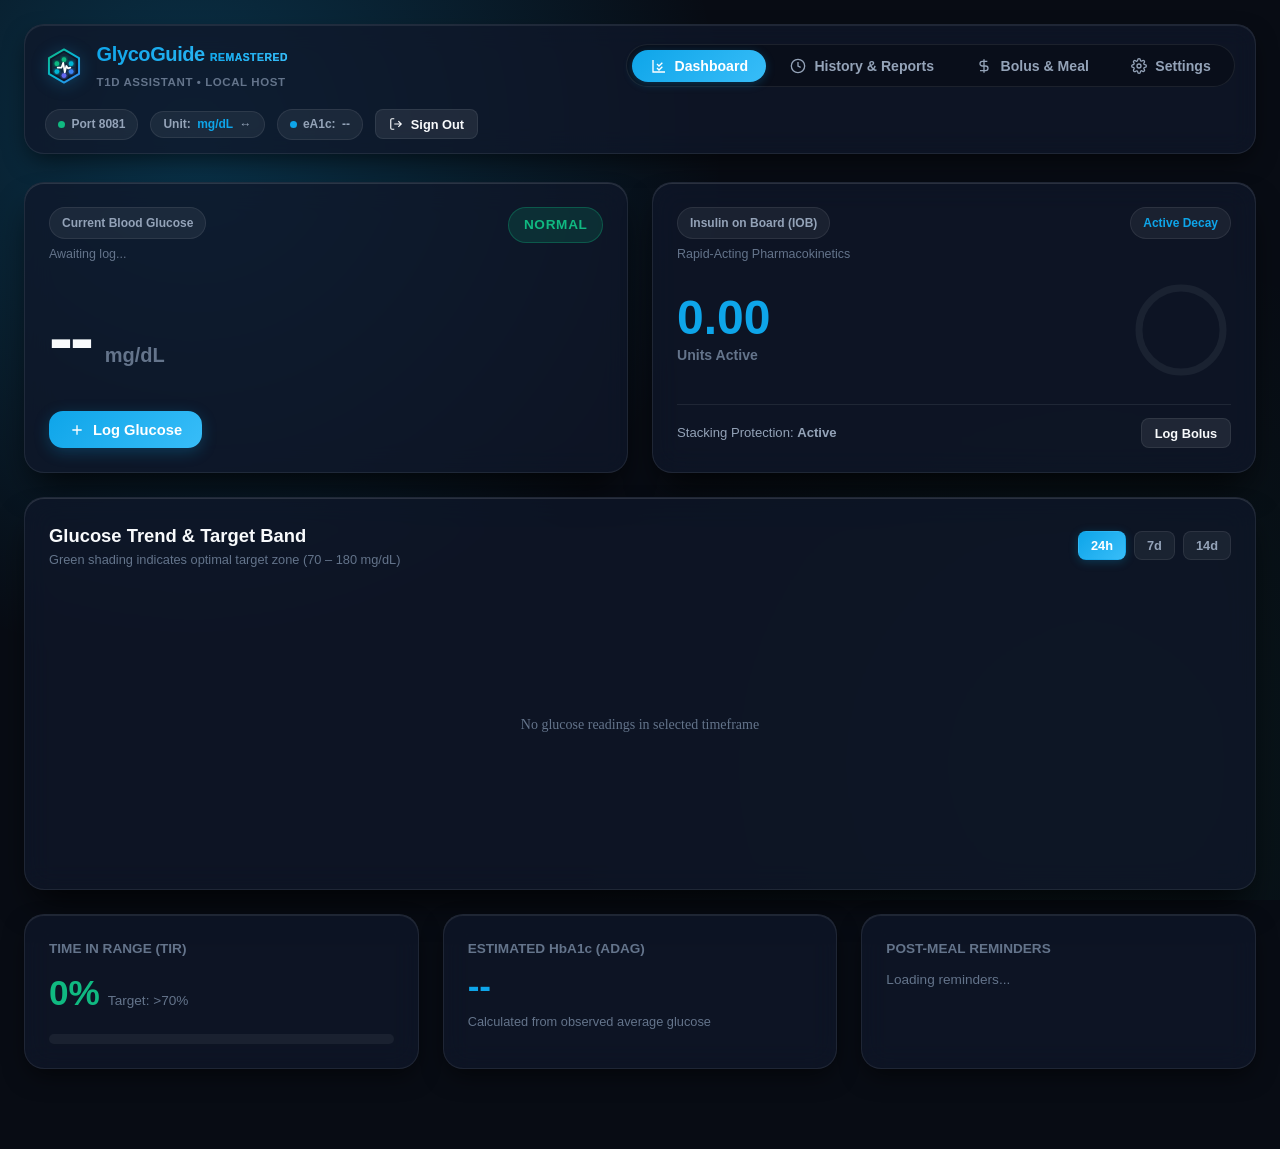
==== templates/index.html @ 029201e6 "Initial commit" ====
<!DOCTYPE html>
<html lang="en" data-theme="obsidian">
<head>
  <meta charset="UTF-8">
  <meta name="viewport" content="width=device-width, initial-scale=1.0">
  <title>GlycoGuide Remastered — Type 1 Diabetes Assistant</title>
  <link rel="icon" type="image/svg+xml" href="/static/img/logo.svg">
  <link rel="stylesheet" href="/static/css/style.css">
</head>
<body>

  <!-- Floating Update Notification Card -->
  <div id="systemUpdateFloatingCard" class="update-banner" style="display: none; position: fixed; top: 1.5rem; left: 50%; transform: translateX(-50%); z-index: 999; max-width: 600px; width: 90%;">
    <div>
      <strong style="color: var(--accent-primary);">System Update Available</strong>
      <div id="updateBannerMessage" style="font-size: 0.82rem; color: var(--text-secondary);">A new version was detected on GitHub.</div>
    </div>
    <div style="display: flex; gap: 0.5rem;">
      <button id="btnApplyUpdate" class="btn btn-primary btn-sm" onclick="app.applySystemUpdate()">Update Now</button>
      <button class="btn btn-secondary btn-sm" onclick="document.getElementById('systemUpdateFloatingCard').style.display='none'">&times;</button>
    </div>
  </div>

  <div class="app-container">

    <!-- Top Header -->
    <header class="app-header">
      <div class="brand-box">
        <img src="/static/img/logo.svg" alt="GlycoGuide" class="brand-logo">
        <div class="brand-text">
          <h1>GlycoGuide <span style="font-size: 0.65rem; background: var(--accent-gradient); -webkit-background-clip: text; -webkit-text-fill-color: transparent; font-weight: 800;">REMASTERED</span></h1>
          <span>T1D Assistant &bull; Local Host</span>
        </div>
      </div>

      <!-- Navigation Tabs (Re-ordered: History closer to Dashboard!) -->
      <nav class="nav-tabs">
        <button id="navTab-dashboard" class="nav-tab active" data-tab="dashboard">
          <svg width="16" height="16" fill="none" stroke="currentColor" stroke-width="2" viewBox="0 0 24 24"><path d="M3 3v18h18M9 9l3 3 5-5M9 15l3 3 5-5"/></svg>
          Dashboard
        </button>
        <button id="navTab-history" class="nav-tab" data-tab="history">
          <svg width="16" height="16" fill="none" stroke="currentColor" stroke-width="2" viewBox="0 0 24 24"><circle cx="12" cy="12" r="10"/><path d="M12 6v6l4 2"/></svg>
          History & Reports
        </button>
        <button id="navTab-meal" class="nav-tab" data-tab="meal">
          <svg width="16" height="16" fill="none" stroke="currentColor" stroke-width="2" viewBox="0 0 24 24"><path d="M12 2v20M17 5H9.5a3.5 3.5 0 0 0 0 7h5a3.5 3.5 0 0 1 0 7H6"/></svg>
          Bolus & Meal
        </button>
        <button id="navTab-settings" class="nav-tab" data-tab="settings">
          <svg width="16" height="16" fill="none" stroke="currentColor" stroke-width="2" viewBox="0 0 24 24"><circle cx="12" cy="12" r="3"/><path d="M19.4 15a1.65 1.65 0 0 0 .33 1.82l.06.06a2 2 0 0 1 0 2.83 2 2 0 0 1-2.83 0l-.06-.06a1.65 1.65 0 0 0-1.82-.33 1.65 1.65 0 0 0-1 1.51V21a2 2 0 0 1-2 2 2 2 0 0 1-2-2v-.09A1.65 1.65 0 0 0 9 19.4a1.65 1.65 0 0 0-1.82.33l-.06.06a2 2 0 0 1-2.83 0 2 2 0 0 1 0-2.83l.06-.06a1.65 1.65 0 0 0 .33-1.82 1.65 1.65 0 0 0-1.51-1H3a2 2 0 0 1-2-2 2 2 0 0 1 2-2h.09A1.65 1.65 0 0 0 4.6 9a1.65 1.65 0 0 0-.33-1.82l-.06-.06a2 2 0 0 1 0-2.83 2 2 0 0 1 2.83 0l.06.06a1.65 1.65 0 0 0 1.82.33H9a1.65 1.65 0 0 0 1-1.51V3a2 2 0 0 1 2-2 2 2 0 0 1 2 2v.09a1.65 1.65 0 0 0 1 1.51 1.65 1.65 0 0 0 1.82-.33l.06-.06a2 2 0 0 1 2.83 0 2 2 0 0 1 0 2.83l-.06.06a1.65 1.65 0 0 0-.33 1.82V9a1.65 1.65 0 0 0 1.51 1H21a2 2 0 0 1 2 2 2 2 0 0 1-2 2h-.09a1.65 1.65 0 0 0-1.51 1z"/></svg>
          Settings
        </button>
      </nav>

      <!-- Status Controls -->
      <div class="header-controls">
        <span class="pill"><span class="dot" style="color: #10b981;"></span> Port 8081</span>
        <button id="unitTogglePill" class="pill pill-clickable" title="Click to switch between mg/dL and mmol/L">
          Unit: <b class="unit-display-pill" style="color: var(--accent-primary);">mg/dL</b> &harr;
        </button>
        
        <!-- Estimated HbA1c Pill -->
        <span id="headerEa1cPill" class="pill" title="Estimated Glycated Haemoglobin (ADAG clinical equation)">
          <span class="dot" style="color: var(--accent-primary);"></span> eA1c: <b id="headerEa1cValue">--</b>
        </span>

        <!-- Sign Out Button -->
        <button class="btn btn-secondary btn-sm" onclick="app.signOut()" title="Sign out and lock device session">
          <svg width="14" height="14" fill="none" stroke="currentColor" stroke-width="2" viewBox="0 0 24 24"><path d="M9 21H5a2 2 0 0 1-2-2V5a2 2 0 0 1 2-2h4M16 17l5-5-5-5M21 12H9"/></svg>
          Sign Out
        </button>
      </div>
    </header>

    <!-- TAB 1: DASHBOARD -->
    <main id="tabView-dashboard" class="tab-view">
      
      <!-- Hypo Alert Banner with Live Countdown Timer Button -->
      <div id="hypoRescueBanner" class="card" style="display: none; background: var(--color-hypo-bg); border-color: rgba(239, 68, 68, 0.5); margin-bottom: 1.5rem; justify-content: space-between; align-items: center; flex-wrap: wrap; gap: 1rem;">
        <div>
          <strong style="color: var(--color-hypo); font-size: 1.15rem;">HYPOGLYCEMIA WARNING</strong>
          <div style="font-size: 0.88rem; color: var(--text-secondary);">Blood glucose is below 70 mg/dL. Treat immediately with 15g fast-acting carbohydrates.</div>
        </div>
        <button id="bannerHypoTimerBtn" class="btn btn-danger btn-lg" onclick="app.openHypoRescue()" title="Click to open Hypo Rescue Protocol">
          <span id="bannerHypoTimeText">15:00</span> &bull; Treat Hypo &rarr;
        </button>
      </div>

      <!-- Ketone Warning Banner (Active when BG > 250) -->
      <div id="ketoneAlertCard" class="card" style="display: none; background: var(--color-severe-bg); border-color: rgba(236, 72, 153, 0.5); margin-bottom: 1.5rem;">
        <strong style="color: var(--color-severe);">HIGH BLOOD GLUCOSE (&gt; 250 mg/dL)</strong>
        <p style="font-size: 0.85rem; color: var(--text-secondary); margin-top: 0.25rem;">
          Ketone check recommended. Ensure proper hydration and administer correction bolus with caution to avoid insulin stacking.
        </p>
      </div>

      <!-- Top Metric Cards Grid -->
      <div class="grid-cols-2" style="margin-bottom: 1.5rem;">
        
        <!-- Blood Glucose Readout Hero -->
        <div class="card card-elevated bg-readout-card">
          <div class="bg-readout-header">
            <div>
              <span class="pill">Current Blood Glucose</span>
              <div id="heroBgTime" style="font-size: 0.78rem; color: var(--text-muted); margin-top: 0.4rem;">Awaiting log...</div>
            </div>
            <span id="heroBgStatus" class="bg-status-badge status-target">Normal</span>
          </div>

          <div class="bg-readout-body">
            <span id="heroBgValue" class="bg-value-huge">--</span>
            <span class="bg-unit-label dynamic-unit-label">mg/dL</span>
          </div>

          <div>
            <button class="btn btn-primary" onclick="app.openModal('logBgModal')">
              <svg width="16" height="16" fill="none" stroke="currentColor" stroke-width="2" viewBox="0 0 24 24"><path d="M12 5v14M5 12h14"/></svg>
              Log Glucose
            </button>
          </div>
        </div>

        <!-- Real-Time IOB Card -->
        <div class="card card-elevated">
          <div style="display: flex; justify-content: space-between; align-items: flex-start; margin-bottom: 1rem;">
            <div>
              <span class="pill">Insulin on Board (IOB)</span>
              <div id="iobSubtext" style="font-size: 0.78rem; color: var(--text-muted); margin-top: 0.4rem;">Rapid-Acting Pharmacokinetics</div>
            </div>
            <span class="pill" style="color: var(--accent-primary);">Active Decay</span>
          </div>

          <div class="iob-ring-box">
            <div>
              <div id="iobValue" class="iob-value-large" style="color: var(--accent-primary);">0.00</div>
              <div style="font-size: 0.88rem; color: var(--text-muted); font-weight: 600; margin-top: 0.2rem;">Units Active</div>
            </div>

            <!-- SVG Circular Gauge -->
            <svg width="100" height="100" viewBox="0 0 100 100">
              <circle cx="50" cy="50" r="42" fill="none" stroke="rgba(255,255,255,0.06)" stroke-width="7"/>
              <circle id="iobRingCircle" cx="50" cy="50" r="42" fill="none" stroke="var(--accent-primary)" stroke-width="7"
                      stroke-dasharray="264" stroke-dashoffset="264" stroke-linecap="round"
                      transform="rotate(-90 50 50)" style="transition: stroke-dashoffset 0.8s ease;"/>
            </svg>
          </div>

          <div style="margin-top: 1.5rem; display: flex; justify-content: space-between; align-items: center; border-top: 1px solid var(--border-subtle); padding-top: 0.85rem;">
            <span style="font-size: 0.82rem; color: var(--text-secondary);">Stacking Protection: <b>Active</b></span>
            <button class="btn btn-secondary btn-sm" onclick="app.openModal('logInsulinModal')">Log Bolus</button>
          </div>
        </div>

      </div>

      <!-- Live Glucose Trend Chart -->
      <div class="card card-elevated" style="margin-bottom: 1.5rem;">
        <div style="display: flex; justify-content: space-between; align-items: center; margin-bottom: 1rem; flex-wrap: wrap; gap: 0.5rem;">
          <div>
            <h2 style="font-size: 1.15rem; font-weight: 700;">Glucose Trend & Target Band</h2>
            <div style="font-size: 0.8rem; color: var(--text-muted);">Green shading indicates optimal target zone (70 &ndash; 180 <span class="dynamic-unit-label">mg/dL</span>)</div>
          </div>
          <!-- Range buttons with active class highlighting -->
          <div style="display: flex; gap: 0.5rem;">
            <button class="btn-range active" data-dash-range="1" onclick="app.setDashboardRange(1)">24h</button>
            <button class="btn-range" data-dash-range="7" onclick="app.setDashboardRange(7)">7d</button>
            <button class="btn-range" data-dash-range="14" onclick="app.setDashboardRange(14)">14d</button>
          </div>
        </div>

        <div class="chart-container">
          <canvas id="bgTrendChart"></canvas>
        </div>
      </div>

      <!-- Analytics & TIR Summary Bar -->
      <div class="grid-cols-3">
        
        <!-- TIR Card -->
        <div class="card">
          <div style="font-size: 0.85rem; font-weight: 600; color: var(--text-muted); margin-bottom: 0.5rem;">TIME IN RANGE (TIR)</div>
          <div style="display: flex; align-items: baseline; gap: 0.5rem; margin-bottom: 0.85rem;">
            <span id="tirInRangePctText" style="font-size: 2.2rem; font-weight: 800; color: var(--color-target);">0%</span>
            <span style="font-size: 0.85rem; color: var(--text-muted);">Target: &gt;70%</span>
          </div>

          <!-- Multi-segment progress bar -->
          <div style="height: 10px; width: 100%; background: rgba(255,255,255,0.06); border-radius: var(--radius-full); overflow: hidden; display: flex;">
            <div id="tirBarLow" style="height: 100%; width: 0%; background: var(--color-hypo);" title="Low"></div>
            <div id="tirBarInRange" style="height: 100%; width: 0%; background: var(--color-target);" title="In Range"></div>
            <div id="tirBarHigh" style="height: 100%; width: 0%; background: var(--color-hyper);" title="High"></div>
          </div>
        </div>

        <!-- Estimated HbA1c (ADAG) -->
        <div class="card">
          <div style="font-size: 0.85rem; font-weight: 600; color: var(--text-muted); margin-bottom: 0.5rem;">ESTIMATED HbA1c (ADAG)</div>
          <div id="statEa1c" style="font-size: 2.2rem; font-weight: 800; color: var(--accent-primary); line-height: 1.1; margin-bottom: 0.4rem;">--</div>
          <div style="font-size: 0.8rem; color: var(--text-muted);">Calculated from observed average glucose</div>
        </div>

        <!-- Active Reminders -->
        <div class="card">
          <div style="font-size: 0.85rem; font-weight: 600; color: var(--text-muted); margin-bottom: 0.5rem;">POST-MEAL REMINDERS</div>
          <div id="remindersList">
            <span style="color: var(--text-muted); font-size: 0.85rem;">Loading reminders...</span>
          </div>
        </div>

      </div>

    </main>

    <!-- TAB 2: HISTORY & REPORTS (Moved right next to Dashboard!) -->
    <main id="tabView-history" class="tab-view" style="display: none;">
      
      <!-- Key Statistics Bar -->
      <div class="grid-cols-4" style="margin-bottom: 1.5rem;">
        <div class="card">
          <div style="font-size: 0.75rem; font-weight: 600; color: var(--text-muted);">AVERAGE GLUCOSE</div>
          <div id="statMeanBg" style="font-size: 1.8rem; font-weight: 800; color: var(--text-primary); margin-top: 0.2rem;">--</div>
        </div>
        <div class="card">
          <div style="font-size: 0.75rem; font-weight: 600; color: var(--text-muted);">GLYCEMIC VARIABILITY (CV)</div>
          <div id="statCv" style="font-size: 1.8rem; font-weight: 800; color: var(--color-target); margin-top: 0.2rem;">--</div>
          <div style="font-size: 0.75rem; color: var(--text-muted);">Clinical Goal: &lt; 36%</div>
        </div>
        <div class="card">
          <div style="font-size: 0.75rem; font-weight: 600; color: var(--text-muted);">REPORTS EXPORT</div>
          <div style="display: flex; gap: 0.5rem; margin-top: 0.6rem;">
            <a href="/api/export/csv" class="btn btn-secondary btn-sm" download>CSV Export</a>
            <a href="/report?days=14" target="_blank" class="btn btn-primary btn-sm">Doctor Report</a>
          </div>
        </div>
        <div class="card">
          <div style="font-size: 0.75rem; font-weight: 600; color: var(--text-muted);">RANGE FILTER</div>
          <div style="display: flex; gap: 0.35rem; margin-top: 0.6rem;">
            <button class="btn-range" data-hist-range="7" onclick="app.setHistoryRange(7)">7d</button>
            <button class="btn-range active" data-hist-range="14" onclick="app.setHistoryRange(14)">14d</button>
            <button class="btn-range" data-hist-range="30" onclick="app.setHistoryRange(30)">30d</button>
            <button class="btn-range" data-hist-range="90" onclick="app.setHistoryRange(90)">90d</button>
          </div>
        </div>
      </div>

      <!-- Ratio Suggestions Card -->
      <div class="card card-elevated" style="margin-bottom: 1.5rem;">
        <h3 style="font-size: 1.05rem; font-weight: 700; margin-bottom: 0.5rem; color: var(--text-primary);">
          Clinical Ratio Analysis & Auto-Suggestions
        </h3>
        <p style="font-size: 0.82rem; color: var(--text-muted); margin-bottom: 1rem;">
          Analyzes 2-hour post-meal glucose spikes and correction-drop efficacy over your recorded history.
        </p>
        <div id="suggestionsList"></div>
      </div>

      <!-- Log Entries Table with Inline Edit & Delete -->
      <div class="card card-elevated">
        <h3 style="font-size: 1.05rem; font-weight: 700; margin-bottom: 1rem;">Recorded Blood Glucose & Insulin Logs</h3>
        <div class="table-responsive">
          <table class="data-table">
            <thead>
              <tr>
                <th>Date & Time</th>
                <th>Glucose (<span class="dynamic-unit-label">mg/dL</span>)</th>
                <th>Insulin</th>
                <th>Carbs</th>
                <th>Description</th>
                <th>Tags</th>
                <th style="text-align: right;">Actions</th>
              </tr>
            </thead>
            <tbody id="logTableBody">
              <tr><td colspan="7" style="text-align: center; color: var(--text-muted); padding: 2rem;">Loading logs...</td></tr>
            </tbody>
          </table>
        </div>
      </div>

    </main>

    <!-- TAB 3: BOLUS & MEAL CALCULATOR -->
    <main id="tabView-meal" class="tab-view" style="display: none;">
      
      <div class="grid-cols-2">
        
        <!-- Interactive Bolus Calculator -->
        <div class="card card-elevated">
          <h2 style="font-size: 1.25rem; font-weight: 700; margin-bottom: 0.5rem;">Smart Bolus Calculator</h2>
          <p style="font-size: 0.85rem; color: var(--text-secondary); margin-bottom: 1.25rem;">
            Adheres to clinical guidelines with automatic IOB subtraction and high-fat split bolus recommendations.
          </p>

          <div id="calcWarningBox" class="card" style="display: none; background: var(--color-hypo-bg); border-color: rgba(239,68,68,0.4); color: var(--color-hypo); margin-bottom: 1rem; font-size: 0.85rem;"></div>

          <div class="grid-cols-2" style="margin-bottom: 1rem;">
            <div class="form-group">
              <label class="form-label">Current Blood Glucose (<span class="dynamic-unit-label">mg/dL</span>)</label>
              <input id="calcBgInput" type="number" step="any" class="form-input" placeholder="e.g. 140">
            </div>
            <div class="form-group">
              <label class="form-label">Meal Carbs (grams)</label>
              <input id="calcCarbsInput" type="number" step="any" class="form-input" placeholder="e.g. 45">
            </div>
          </div>

          <div class="grid-cols-2" style="margin-bottom: 1rem;">
            <div class="form-group">
              <label class="form-label">Dietary Fat (g) &bull; For Split Bolus</label>
              <input id="calcFatInput" type="number" step="any" class="form-input" placeholder="e.g. 15">
            </div>
            <div class="form-group">
              <label class="form-label">Sugar (g) &bull; Included in Carbs</label>
              <input id="calcSugarInput" type="number" step="any" class="form-input" placeholder="e.g. 8">
            </div>
          </div>

          <!-- Context Adjustment Tags -->
          <div class="form-group">
            <label class="form-label">Context Factors</label>
            <div style="display: flex; gap: 0.85rem; flex-wrap: wrap;">
              <label style="display: flex; align-items: center; gap: 0.35rem; font-size: 0.85rem; cursor: pointer;">
                <input id="tagExercise" type="checkbox"> Exercise (-20%)
              </label>
              <label style="display: flex; align-items: center; gap: 0.35rem; font-size: 0.85rem; cursor: pointer;">
                <input id="tagSick" type="checkbox"> Sickness (+20%)
              </label>
              <label style="display: flex; align-items: center; gap: 0.35rem; font-size: 0.85rem; cursor: pointer;">
                <input id="tagStress" type="checkbox"> Stress (+10%)
              </label>
            </div>
          </div>

          <div class="form-group">
            <label class="form-label">Meal Description / Notes</label>
            <input id="calcDescInput" type="text" class="form-input" placeholder="e.g. Oatmeal with berries">
          </div>

          <!-- Dose Recommendation Box -->
          <div style="background: rgba(0,0,0,0.3); border: 1px solid var(--border-subtle); border-radius: var(--radius-md); padding: 1.25rem; margin: 1.25rem 0;">
            <div style="display: flex; justify-content: space-between; align-items: center;">
              <span style="font-size: 0.9rem; font-weight: 600; color: var(--text-muted);">RECOMMENDED DOSE</span>
              <span id="calcRecommendedTotal" style="font-size: 2.2rem; font-weight: 800; color: var(--accent-primary);">0.0 U</span>
            </div>
            <div id="calcBreakdownBox" style="margin-top: 0.75rem; border-top: 1px solid var(--border-subtle); padding-top: 0.75rem;">
              <span style="font-size: 0.82rem; color: var(--text-muted);">Enter carbs or glucose above to calculate recommended insulin dose.</span>
            </div>
          </div>

          <button class="btn btn-primary btn-lg" style="width: 100%;" onclick="app.submitBolusLog()">
            Log & Apply Dose &rarr;
          </button>
        </div>

        <!-- AI Meal Nutrition Scanner -->
        <div class="card card-elevated">
          <div style="display: flex; justify-content: space-between; align-items: center; margin-bottom: 0.5rem;">
            <h2 style="font-size: 1.25rem; font-weight: 700;">AI Meal Macro Scanner</h2>
            <span class="pill" style="color: var(--accent-primary);">Gemini / Vision</span>
          </div>
          <p style="font-size: 0.85rem; color: var(--text-secondary); margin-bottom: 1.25rem;">
            Snap a photo of your plate or describe what you are eating to get an instant macronutrient estimate.
          </p>

          <div class="form-group">
            <label class="form-label">Upload Plate Photo or Snap with Camera</label>
            <input id="mealFileInput" type="file" accept="image/*" capture="environment" class="form-input" style="padding: 0.5rem;">
          </div>

          <div class="form-group">
            <label class="form-label">Meal Description / State Weights if known</label>
            <textarea id="mealDescInput" class="form-textarea" rows="3" placeholder="e.g. Grilled salmon with 1 cup brown rice and steamed broccoli"></textarea>
          </div>

          <button id="btnAnalyzeMeal" class="btn btn-secondary btn-lg" style="width: 100%; margin-bottom: 1.25rem;" onclick="app.analyzeMealImage()">
            Analyze Meal with AI
          </button>

          <!-- Result Container -->
          <div id="mealAnalysisResult" style="display: none;"></div>
        </div>

      </div>

    </main>

    <!-- TAB 4: SETTINGS HUB (Organized into Clean Sub-Menus!) -->
    <main id="tabView-settings" class="tab-view" style="display: none;">
      
      <div class="card card-elevated" style="max-width: 860px; margin: 0 auto;">
        
        <!-- Settings Sub-Navigation -->
        <div class="settings-subnav">
          <button id="subTabBtn-clinical" class="settings-subtab active" onclick="app.switchSettingsSubTab('clinical')">
            <svg width="16" height="16" fill="none" stroke="currentColor" stroke-width="2" viewBox="0 0 24 24"><path d="M22 12h-4l-3 9L9 3l-3 9H2"/></svg>
            Clinical & Profile
          </button>
          <button id="subTabBtn-ai" class="settings-subtab" onclick="app.switchSettingsSubTab('ai')">
            <svg width="16" height="16" fill="none" stroke="currentColor" stroke-width="2" viewBox="0 0 24 24"><path d="M12 2a10 10 0 1 0 10 10H12V2z"/><path d="M12 2a10 10 0 0 1 10 10"/></svg>
            AI Meal Vision
          </button>
          <button id="subTabBtn-themes" class="settings-subtab" onclick="app.switchSettingsSubTab('themes')">
            <svg width="16" height="16" fill="none" stroke="currentColor" stroke-width="2" viewBox="0 0 24 24"><circle cx="12" cy="12" r="10"/><path d="M12 2a7 7 0 0 0 0 14v6"/></svg>
            Themes & Maintenance
          </button>
          <button id="subTabBtn-audit" class="settings-subtab" onclick="app.switchSettingsSubTab('audit')">
            <svg width="16" height="16" fill="none" stroke="currentColor" stroke-width="2" viewBox="0 0 24 24"><path d="M14 2H6a2 2 0 0 0-2 2v16a2 2 0 0 0 2 2h12a2 2 0 0 0 2-2V8z"/><path d="M14 2v6h6M16 13H8M16 17H8M10 9H8"/></svg>
            Activity Logs
          </button>
        </div>

        <!-- SUB-TAB 1: CLINICAL & PROFILE -->
        <div id="subView-clinical" class="settings-subview">
          <form onsubmit="event.preventDefault(); saveClinicalSettings();">
            <h3 style="font-size: 1.05rem; color: var(--accent-primary); border-bottom: 1px solid var(--border-subtle); padding-bottom: 0.4rem; margin-bottom: 1rem;">
              1. Blood Glucose Targets & Measurement Units
            </h3>

            <div class="grid-cols-2">
              <div class="form-group">
                <label class="form-label">Glucose Measurement Unit</label>
                <select id="setUnit" class="form-select">
                  <option value="mg/dL">mg/dL (Standard)</option>
                  <option value="mmol/L">mmol/L (International)</option>
                </select>
              </div>
              <div class="form-group">
                <label class="form-label">Target Blood Glucose (<span class="dynamic-unit-label">mg/dL</span>)</label>
                <input id="setTargetBg" type="number" class="form-input" required>
              </div>
            </div>

            <div class="grid-cols-2">
              <div class="form-group">
                <label class="form-label">Target Range Low (<span class="dynamic-unit-label">mg/dL</span>)</label>
                <input id="setTargetLow" type="number" class="form-input" required>
              </div>
              <div class="form-group">
                <label class="form-label">Target Range High (<span class="dynamic-unit-label">mg/dL</span>)</label>
                <input id="setTargetHigh" type="number" class="form-input" required>
              </div>
            </div>

            <h3 style="font-size: 1.05rem; color: var(--accent-primary); border-bottom: 1px solid var(--border-subtle); padding-bottom: 0.4rem; margin: 1.5rem 0 1rem 0;">
              2. Insulin Ratios & Pharmacokinetics
            </h3>

            <div class="grid-cols-2">
              <div class="form-group">
                <label class="form-label">Insulin-to-Carb Ratio (ICR, g/U)</label>
                <input id="setIcr" type="number" step="0.1" class="form-input" placeholder="">
              </div>
              <div class="form-group">
                <label class="form-label">Insulin Sensitivity Factor (ISF, <span class="dynamic-unit-label">mg/dL</span>/U)</label>
                <input id="setIsf" type="number" step="0.1" class="form-input" placeholder="">
              </div>
            </div>

            <div class="grid-cols-2">
              <div class="form-group">
                <label class="form-label">Insulin Brand / Type</label>
                <select id="setInsulinType" class="form-select">
                  <option value="NovoRapid">NovoRapid / Novolog (Peak 75m)</option>
                  <option value="Humalog">Humalog (Peak 75m)</option>
                  <option value="Apidra">Apidra (Peak 75m)</option>
                  <option value="Admelog">Admelog (Peak 75m)</option>
                  <option value="Fiasp">Fiasp (Ultra-Fast Peak 55m)</option>
                  <option value="Lyumjev">Lyumjev (Ultra-Fast Peak 55m)</option>
                </select>
              </div>
              <div class="form-group">
                <label class="form-label">Duration of Insulin Action (DIA, hours)</label>
                <input id="setDia" type="number" step="0.5" class="form-input" placeholder="e.g. 4.0">
              </div>
            </div>

            <h3 style="font-size: 1.05rem; color: var(--accent-primary); border-bottom: 1px solid var(--border-subtle); padding-bottom: 0.4rem; margin: 1.5rem 0 1rem 0;">
              3. Personal Patient Profile
            </h3>

            <div class="grid-cols-2">
              <div class="form-group">
                <label class="form-label">Username</label>
                <input id="setDisplayName" type="text" class="form-input" placeholder="Username">
              </div>
              <div class="form-group">
                <label class="form-label">Patient Birth Date</label>
                <input id="setBirthDate" type="date" class="form-input" onchange="app.onBirthDateChange(this.value)">
                <div id="calculatedAgeBox" style="margin-top: 0.5rem; padding: 0.6rem 0.85rem; background: rgba(14, 165, 233, 0.08); border: 1px solid var(--border-highlight); border-radius: var(--radius-sm); font-size: 0.84rem; display: flex; align-items: center; justify-content: space-between;">
                  <span style="color: var(--text-secondary);">Calculated Age:</span>
                  <span id="calculatedAgeDisplay" style="font-weight: 700; color: var(--accent-primary);">-- years old</span>
                </div>
              </div>
            </div>

            <button type="submit" class="btn btn-primary btn-lg" style="width: 100%; margin-top: 1rem;">
              Save Clinical & Profile Settings
            </button>
          </form>
        </div>

        <!-- SUB-TAB 2: AI MEAL VISION -->
        <div id="subView-ai" class="settings-subview" style="display: none;">
          <form onsubmit="event.preventDefault(); saveAiSettings();">
            <h3 style="font-size: 1.05rem; color: var(--accent-primary); border-bottom: 1px solid var(--border-subtle); padding-bottom: 0.4rem; margin-bottom: 1rem;">
              AI Vision & Macro Estimator Setup
            </h3>
            <p style="font-size: 0.85rem; color: var(--text-secondary); margin-bottom: 1.25rem;">
              Select a pre-configured AI provider below or configure custom endpoints (OpenAI, Groq, Ollama, etc.).
            </p>

            <div class="form-group">
              <label class="form-label">AI Provider Preset</label>
              <select id="aiPresetSelect" class="form-select" onchange="app.onAiPresetChange(this.value)">
                <option value="gemini">Google Gemini (Recommended — Free Tier & Native Multimodal)</option>
                <option value="openai">OpenAI (GPT-4o Mini / GPT-4o)</option>
                <option value="groq">Groq (Ultra-Fast Llama 3.2 Vision)</option>
                <option value="openrouter">OpenRouter (Multi-Provider Aggregator)</option>
                <option value="ollama">Ollama Local LLM (Llama 3.2 Vision / LLaVA)</option>
                <option value="custom">Custom Endpoint (Self-Hosted / Other)</option>
              </select>
            </div>

            <div class="form-group">
              <label class="form-label">API Key</label>
              <input id="setAiKey" type="password" class="form-input" placeholder="Paste your API key here...">
            </div>

            <div class="grid-cols-2">
              <div class="form-group">
                <label class="form-label">Model Identifier</label>
                <select id="aiModelSelect" class="form-select" onchange="app.onAiModelChange(this.value)">
                  <!-- Dynamically populated based on chosen provider -->
                </select>
                <div id="customModelGroup" style="display: none; margin-top: 0.5rem;">
                  <input id="setAiModelCustom" type="text" class="form-input" placeholder="Enter custom model identifier (e.g. meta-llama/llama-3.2-11b-vision-instruct)">
                </div>
              </div>
              <div class="form-group">
                <label class="form-label">API Base URL</label>
                <input id="setAiUrl" type="text" class="form-input" placeholder="https://generativelanguage.googleapis.com">
              </div>
            </div>

            <button type="submit" class="btn btn-primary btn-lg" style="width: 100%; margin-top: 1rem;">
              Save AI Configuration
            </button>
          </form>
        </div>

        <!-- SUB-TAB 3: THEMES & MAINTENANCE -->
        <div id="subView-themes" class="settings-subview" style="display: none;">
          <h3 style="font-size: 1.05rem; color: var(--accent-primary); border-bottom: 1px solid var(--border-subtle); padding-bottom: 0.4rem; margin-bottom: 1rem;">
            Color Theme & Visual Appearance
          </h3>
          <p style="font-size: 0.85rem; color: var(--text-secondary); margin-bottom: 0.85rem;">
            Select a color theme. Click any preview card to switch instantly:
          </p>

          <!-- Interactive Theme Visual Previews -->
          <div class="theme-grid">
            <div class="theme-card active" data-theme-id="obsidian" onclick="app.selectTheme('obsidian')">
              <div class="theme-swatch">
                <span style="background: #080c14;"></span>
                <span style="background: #0ea5e9;"></span>
                <span style="background: #1e293b;"></span>
              </div>
              <div class="theme-title">Obsidian Slate</div>
            </div>

            <div class="theme-card" data-theme-id="emerald" onclick="app.selectTheme('emerald')">
              <div class="theme-swatch">
                <span style="background: #04120e;"></span>
                <span style="background: #10b981;"></span>
                <span style="background: #064e3b;"></span>
              </div>
              <div class="theme-title">Obsidian Emerald</div>
            </div>

            <div class="theme-card" data-theme-id="sunset" onclick="app.selectTheme('sunset')">
              <div class="theme-swatch">
                <span style="background: #12090c;"></span>
                <span style="background: #f97316;"></span>
                <span style="background: #881337;"></span>
              </div>
              <div class="theme-title">Midnight Sunset</div>
            </div>

            <div class="theme-card" data-theme-id="cyber" onclick="app.selectTheme('cyber')">
              <div class="theme-swatch">
                <span style="background: #080614;"></span>
                <span style="background: #a855f7;"></span>
                <span style="background: #ec4899;"></span>
              </div>
              <div class="theme-title">Cyber Synth</div>
            </div>

            <div class="theme-card" data-theme-id="polar" onclick="app.selectTheme('polar')">
              <div class="theme-swatch">
                <span style="background: #f1f5f9;"></span>
                <span style="background: #0284c7;"></span>
                <span style="background: #ffffff;"></span>
              </div>
              <div class="theme-title" style="color: #cbd5e1;">Polar Light</div>
            </div>
          </div>

          <h3 style="font-size: 1.05rem; color: var(--accent-primary); border-bottom: 1px solid var(--border-subtle); padding-bottom: 0.4rem; margin: 1.75rem 0 1rem 0;">
            GitHub System Updates
          </h3>
          <div class="form-group">
            <label class="form-label">GitHub Repository URL</label>
            <div style="display: flex; gap: 0.5rem;">
              <input id="setGithubRepo" type="text" class="form-input" style="flex: 1;" placeholder="https://github.com/InfamousToken10729/Diabetes-Management-System-v2">
              <button type="button" class="btn btn-secondary" onclick="app.checkForUpdates(true)">Check for Updates</button>
            </div>
          </div>

          <!-- Master Password Security Section -->
          <h3 style="font-size: 1.05rem; color: var(--accent-primary); border-bottom: 1px solid var(--border-subtle); padding-bottom: 0.4rem; margin: 1.75rem 0 1rem 0;">
            Master Account Security
          </h3>
          <p style="font-size: 0.85rem; color: var(--text-secondary); margin-bottom: 1rem;">
            Protects your system from unauthorized changes. When set, any new browser device or after 15 minutes of inactivity will require this password.
          </p>
          <div style="display: flex; gap: 0.75rem; flex-wrap: wrap;">
            <button type="button" class="btn btn-secondary" onclick="app.openChangePasswordModal()">
              <svg width="14" height="14" fill="none" stroke="currentColor" stroke-width="2" viewBox="0 0 24 24"><path d="M12 2a5 5 0 0 0-5 5v3H6a2 2 0 0 0-2 2v8a2 2 0 0 0 2 2h12a2 2 0 0 0 2-2v-8a2 2 0 0 0-2-2h-1V7a5 5 0 0 0-5-5zM9 7a3 3 0 0 1 6 0v3H9V7z"/></svg>
              Change Master Password
            </button>
            <a href="/login" class="btn btn-secondary">
              <svg width="14" height="14" fill="none" stroke="currentColor" stroke-width="2" viewBox="0 0 24 24"><path d="M15 3h4a2 2 0 0 1 2 2v14a2 2 0 0 1-2 2h-4M10 17l5-5-5-5M15 12H3"/></svg>
              Switch Account / Sign In Screen
            </a>
          </div>

          <!-- Danger Zone: Wipe Clinical Data & Delete Account -->
          <div style="margin-top: 2.5rem; border-top: 1px solid var(--border-subtle); padding-top: 1.5rem;">
            <h4 style="color: var(--color-hypo); font-size: 0.95rem; margin-bottom: 0.4rem;">Danger Zone: Wipe Local Clinical Data</h4>
            <p style="font-size: 0.82rem; color: var(--text-muted); margin-bottom: 0.85rem;">
              Permanently deletes all blood glucose logs, insulin records, and reminders from this device. Your master password and settings are preserved.
            </p>
            <button class="btn btn-danger btn-sm" onclick="app.openModal('wipeDataModal')">Wipe Clinical History</button>

            <!-- Permanently Delete Account & Factory Reset -->
            <div style="margin-top: 1.5rem; border-top: 1px dashed rgba(239, 68, 68, 0.35); padding-top: 1.25rem;">
              <h4 style="color: var(--color-hypo); font-size: 0.95rem; margin-bottom: 0.4rem;">Permanently Delete Account & Factory Reset</h4>
              <p style="font-size: 0.82rem; color: var(--text-muted); margin-bottom: 0.85rem;">
                Completely deletes your master account, master password, profile parameters, and all medical history. Reverts the system to its initial unconfigured state as if you are a completely new user.
              </p>
              <button class="btn btn-danger btn-sm" onclick="app.openModal('deleteAccountModal')">Delete Master Account & Reset</button>
            </div>
          </div>
        </div>

        <!-- SUB-TAB 4: ACTIVITY LOGS -->
        <div id="subView-audit" class="settings-subview" style="display: none;">
          <div style="display: flex; justify-content: space-between; align-items: center; margin-bottom: 1rem;">
            <div>
              <h3 style="font-size: 1.05rem; color: var(--accent-primary);">System & Security Activity Logs</h3>
              <div style="font-size: 0.8rem; color: var(--text-muted);">Audits logins, new readings, edits, deletions, and clinical setting changes</div>
            </div>
            <button class="btn btn-secondary btn-sm" onclick="app.fetchAuditLogs()">Refresh Logs</button>
          </div>

          <div class="table-responsive">
            <table class="data-table">
              <thead>
                <tr>
                  <th>Timestamp</th>
                  <th>Event</th>
                  <th>Details</th>
                </tr>
              </thead>
              <tbody id="auditLogTableBody">
                <tr><td colspan="3" style="text-align: center; color: var(--text-muted); padding: 1.5rem;">Loading audit records...</td></tr>
              </tbody>
            </table>
          </div>
        </div>

      </div>

    </main>

  </div>

  <!-- ==================== MODALS ==================== -->

  <!-- Modal: Permanently Delete Master Account & Factory Reset -->
  <div id="deleteAccountModal" class="modal-overlay subtle-blur">
    <div class="modal-card" style="border-color: rgba(239, 68, 68, 0.7); max-width: 520px;">
      <button class="modal-close-btn" onclick="app.closeModal('deleteAccountModal')">&times;</button>
      
      <div style="text-align: center; margin-bottom: 1.25rem;">
        <span class="pill" style="color: var(--color-hypo); border-color: rgba(239, 68, 68, 0.5);">PERMANENT DELETION WARNING</span>
        <h3 style="font-size: 1.35rem; font-weight: 800; color: #ffffff; margin-top: 0.5rem;">Delete Master Account</h3>
        <p style="font-size: 0.85rem; color: #fca5a5; margin-top: 0.25rem;">
          Factory Reset to Initial Unconfigured State
        </p>
      </div>

      <div style="background: rgba(239, 68, 68, 0.15); border: 1px solid rgba(239, 68, 68, 0.4); border-radius: var(--radius-md); padding: 1rem; margin-bottom: 1.25rem; font-size: 0.85rem; color: #fecaca; line-height: 1.45;">
        This action will permanently delete your master account, master password, all personal clinical parameters, and all medical history from this device. Once deleted, you will be redirected to the initial setup screen as if you are a completely new user.
      </div>

      <div id="deleteAccountErrorBanner" style="display: none; background: rgba(239, 68, 68, 0.25); border: 1px solid #ef4444; border-radius: var(--radius-sm); padding: 0.75rem; color: #fca5a5; font-size: 0.82rem; margin-bottom: 1rem;"></div>

      <form onsubmit="event.preventDefault(); app.executeDeleteAccount();">
        <div class="form-group">
          <label class="form-label">Master Password</label>
          <div class="password-input-wrap">
            <input id="deleteAccountPasswordInput" type="password" class="form-input" placeholder="Enter master password..." required autofocus>
            <button type="button" class="password-toggle-btn" onclick="app.togglePasswordVisibility('deleteAccountPasswordInput', this)" title="Show / Hide password">
              <svg width="18" height="18" fill="none" stroke="currentColor" stroke-width="2" viewBox="0 0 24 24"><path d="M1 12s4-8 11-8 11 8 11 8-4 8-11 8-11-8-11-8z"/><circle cx="12" cy="12" r="3"/></svg>
            </button>
          </div>
        </div>

        <div class="form-group">
          <label class="form-label">Type "DELETE" to confirm:</label>
          <input id="deleteAccountConfirmInput" type="text" class="form-input" placeholder="DELETE" required style="font-family: monospace; font-weight: bold; letter-spacing: 0.1em;">
        </div>

        <div style="display: flex; gap: 0.75rem; margin-top: 1.25rem;">
          <button type="button" class="btn btn-secondary" style="flex: 1;" onclick="app.closeModal('deleteAccountModal')">Cancel</button>
          <button type="submit" class="btn btn-danger" style="flex: 1.6;">Permanently Delete & Reset</button>
        </div>
      </form>
    </div>
  </div>

  <!-- Modal: In-App Change Password (Clean UX replacing prompt) -->
  <div id="changePasswordModal" class="modal-overlay subtle-blur">
    <div class="modal-card" style="max-width: 480px;">
      <button class="modal-close-btn" onclick="app.closeModal('changePasswordModal')">&times;</button>
      
      <div style="text-align: center; margin-bottom: 1.25rem;">
        <h3 style="font-size: 1.3rem; font-weight: 700;">Update Master Password</h3>
        <p style="font-size: 0.85rem; color: var(--text-secondary); margin-top: 0.25rem;">
          Change your security credentials for remote access & settings lock.
        </p>
      </div>

      <div id="changePasswordErrorBanner" style="display: none; background: rgba(239, 68, 68, 0.15); border: 1px solid #ef4444; border-radius: var(--radius-sm); padding: 0.65rem; color: #fca5a5; font-size: 0.82rem; margin-bottom: 1rem;"></div>

      <form onsubmit="event.preventDefault(); app.submitChangePassword();">
        <div class="form-group">
          <label class="form-label">Current Master Password (leave empty if none set yet)</label>
          <div class="password-input-wrap">
            <input id="changePwdCurrent" type="password" class="form-input" placeholder="Current password...">
            <button type="button" class="password-toggle-btn" onclick="app.togglePasswordVisibility('changePwdCurrent', this)" title="Show / Hide password">
              <svg width="18" height="18" fill="none" stroke="currentColor" stroke-width="2" viewBox="0 0 24 24"><path d="M1 12s4-8 11-8 11 8 11 8-4 8-11 8-11-8-11-8z"/><circle cx="12" cy="12" r="3"/></svg>
            </button>
          </div>
        </div>

        <div class="form-group">
          <label class="form-label">New Password (min 6 characters)</label>
          <div class="password-input-wrap">
            <input id="changePwdNew" type="password" class="form-input" placeholder="Min 6 characters" required>
            <button type="button" class="password-toggle-btn" onclick="app.togglePasswordVisibility('changePwdNew', this)" title="Show / Hide password">
              <svg width="18" height="18" fill="none" stroke="currentColor" stroke-width="2" viewBox="0 0 24 24"><path d="M1 12s4-8 11-8 11 8 11 8-4 8-11 8-11-8-11-8z"/><circle cx="12" cy="12" r="3"/></svg>
            </button>
          </div>
        </div>

        <div class="form-group">
          <label class="form-label">Confirm New Password</label>
          <div class="password-input-wrap">
            <input id="changePwdConfirm" type="password" class="form-input" placeholder="Repeat new password" required>
            <button type="button" class="password-toggle-btn" onclick="app.togglePasswordVisibility('changePwdConfirm', this)" title="Show / Hide password">
              <svg width="18" height="18" fill="none" stroke="currentColor" stroke-width="2" viewBox="0 0 24 24"><path d="M1 12s4-8 11-8 11 8 11 8-4 8-11 8-11-8-11-8z"/><circle cx="12" cy="12" r="3"/></svg>
            </button>
          </div>
        </div>

        <div style="display: flex; gap: 0.75rem; margin-top: 1.25rem;">
          <button type="button" class="btn btn-secondary" style="flex: 1;" onclick="app.closeModal('changePasswordModal')">Cancel</button>
          <button type="submit" class="btn btn-primary" style="flex: 2;">Save Password</button>
        </div>
      </form>
    </div>
  </div>

  <!-- Modal: Quick Log Glucose -->
  <div id="logBgModal" class="modal-overlay">
    <div class="modal-card">
      <button class="modal-close-btn" onclick="app.closeModal('logBgModal')">&times;</button>
      <h3 style="font-size: 1.25rem; font-weight: 700; margin-bottom: 1rem;">Log Blood Glucose</h3>
      
      <form onsubmit="event.preventDefault(); submitQuickBg();">
        <div class="form-group">
          <label class="form-label">Blood Glucose Value (<span class="dynamic-unit-label">mg/dL</span>)</label>
          <input id="quickBgVal" type="number" step="any" class="form-input" placeholder="e.g. 110" required autofocus>
        </div>
        <div class="form-group">
          <label class="form-label">Context / Tag</label>
          <select id="quickBgTag" class="form-select">
            <option value="">None / General</option>
            <option value="fasting">Fasting</option>
            <option value="pre-meal">Pre-Meal</option>
            <option value="post-meal">Post-Meal (2h)</option>
            <option value="bedtime">Bedtime</option>
            <option value="exercise">Exercise</option>
          </select>
        </div>
        <button type="submit" class="btn btn-primary btn-lg" style="width: 100%;">Save Reading</button>
      </form>
    </div>
  </div>

  <!-- Modal: Quick Log Insulin -->
  <div id="logInsulinModal" class="modal-overlay subtle-blur">
    <div class="modal-card" style="max-width: 480px;">
      <button class="modal-close-btn" onclick="app.closeModal('logInsulinModal')">&times;</button>
      <h3 style="font-size: 1.25rem; font-weight: 700; margin-bottom: 1rem;">Log Insulin Dose</h3>
      
      <form onsubmit="event.preventDefault(); submitQuickInsulin();">
        <div class="form-group">
          <label class="form-label">Dose Kind</label>
          <select id="quickDoseKind" class="form-select" onchange="app.onDoseKindChange(this.value)">
            <option value="meal">Meal Bolus</option>
            <option value="correction">Correction Bolus</option>
            <option value="basal">Long-Acting / Basal</option>
          </select>
        </div>

        <!-- Integrated Correction Bolus Calculator & BG Logger -->
        <div id="correctionDetailsSection" style="display: none;">
          <div class="form-group">
            <label class="form-label">Current Blood Glucose (<span class="dynamic-unit-label">mg/dL</span>)</label>
            <input id="correctionBgInput" type="number" step="any" class="form-input" placeholder="Enter current BG reading..." oninput="app.recomputeCorrectionRecommendation()">
          </div>

          <!-- Recommendation display box -->
          <div id="correctionRecommendationBox" style="display: none; padding: 0.85rem 1rem; border-radius: var(--radius-md); background: rgba(14, 165, 233, 0.08); border: 1px solid var(--border-highlight); margin-bottom: 1.15rem;">
            <div style="display: flex; justify-content: space-between; align-items: center;">
              <div>
                <div style="font-size: 0.75rem; color: var(--text-muted); text-transform: uppercase; letter-spacing: 0.05em;">Recommended Dose</div>
                <div id="correctionDoseValue" style="font-size: 1.35rem; font-weight: 800; color: var(--accent-primary); margin-top: 0.15rem;">-- U</div>
              </div>
              <button type="button" class="btn btn-secondary btn-sm" onclick="app.applyRecommendedCorrection()">Use Recommended Dose</button>
            </div>
            <div id="correctionDetailsNote" style="font-size: 0.78rem; color: var(--text-secondary); margin-top: 0.4rem; line-height: 1.35;"></div>
          </div>
        </div>

        <div class="form-group">
          <label class="form-label">Insulin Units to Administer (U)</label>
          <input id="quickUnitsVal" type="number" step="0.1" class="form-input" placeholder="e.g. 4.5" required autofocus oninput="app.checkCorrectionOverdose()">
        </div>

        <!-- In-Dialog Hypoglycemia Overdose Warning Banner -->
        <div id="correctionOverdoseWarning" style="display: none; padding: 0.85rem 1rem; border-radius: var(--radius-md); background: rgba(239, 68, 68, 0.15); border: 1px solid rgba(239, 68, 68, 0.5); color: #fca5a5; font-size: 0.85rem; margin-bottom: 1.15rem; line-height: 1.45;">
          ⚠️ <strong style="color: #f87171;">Hypoglycemia Overdose Warning:</strong><br>
          <span id="correctionOverdoseText"></span>
        </div>

        <button type="submit" class="btn btn-primary btn-lg" style="width: 100%;">Save Bolus</button>
      </form>
    </div>
  </div>

  <!-- Modal: Edit Log Reading -->
  <div id="editLogModal" class="modal-overlay">
    <div class="modal-card">
      <button class="modal-close-btn" onclick="app.closeModal('editLogModal')">&times;</button>
      <h3 style="font-size: 1.25rem; font-weight: 700; margin-bottom: 1rem;">Edit Recorded Log Reading</h3>
      
      <form onsubmit="event.preventDefault(); app.submitEditLog();">
        <input id="editLogId" type="hidden">
        
        <div class="grid-cols-2">
          <div class="form-group">
            <label class="form-label">Blood Glucose (<span class="dynamic-unit-label">mg/dL</span>)</label>
            <input id="editBgVal" type="number" step="any" class="form-input">
          </div>
          <div class="form-group">
            <label class="form-label">Insulin Units (U)</label>
            <input id="editInsulinVal" type="number" step="0.1" class="form-input">
          </div>
        </div>

        <div class="grid-cols-2">
          <div class="form-group">
            <label class="form-label">Carbohydrates (g)</label>
            <input id="editCarbsVal" type="number" step="any" class="form-input">
          </div>
          <div class="form-group">
            <label class="form-label">Dose Kind</label>
            <select id="editDoseKind" class="form-select">
              <option value="meal">Meal Bolus</option>
              <option value="correction">Correction Bolus</option>
              <option value="basal">Basal / Long-Acting</option>
            </select>
          </div>
        </div>

        <div class="form-group">
          <label class="form-label">Description / Notes</label>
          <input id="editDescVal" type="text" class="form-input">
        </div>

        <div class="form-group" style="margin-bottom: 1.5rem;">
          <label style="display: flex; align-items: center; gap: 0.5rem; font-size: 0.88rem; cursor: pointer;">
            <input id="editSpoiledVal" type="checkbox"> Mark as Spoiled / Expired Insulin (Excludes from IOB calculation)
          </label>
        </div>

        <button type="submit" class="btn btn-primary btn-lg" style="width: 100%;">Update Log Entry</button>
      </form>
    </div>
  </div>

  <!-- Modal: Hypo Rescue Full Protocol with Recovery Entry -->
  <div id="hypoModal" class="modal-overlay subtle-blur">
    <div class="modal-card" style="border-color: rgba(239, 68, 68, 0.6); max-width: 560px;">
      <button class="modal-close-btn" onclick="app.closeModal('hypoModal')">&times;</button>
      <div style="text-align: center; margin-bottom: 1.25rem;">
        <span class="pill" style="color: var(--color-hypo); border-color: rgba(239,68,68,0.4);">CRITICAL HYPO RESCUE</span>
        <h2 style="font-size: 1.4rem; font-weight: 800; color: var(--color-hypo); margin-top: 0.5rem;">The Rule of 15 Protocol</h2>
      </div>

      <div style="text-align: center; background: rgba(0,0,0,0.3); border-radius: var(--radius-md); padding: 1.25rem; margin-bottom: 1.25rem;">
        <div style="font-size: 0.75rem; color: var(--text-muted); text-transform: uppercase;">15-MINUTE RE-CHECK TIMER</div>
        <div id="hypoCountdown" style="font-size: 3.5rem; font-weight: 800; font-variant-numeric: tabular-nums; color: var(--color-hypo);">15:00</div>
      </div>

      <div style="display: flex; flex-direction: column; gap: 0.65rem; font-size: 0.88rem; color: var(--text-secondary); margin-bottom: 1.25rem;">
        <div><b>Step 1:</b> Take <b>15 &ndash; 20 grams</b> of fast-acting carbohydrates:
          <ul style="padding-left: 1.25rem; margin-top: 0.25rem;">
            <li>4 glucose tablets (or 1 tube glucose gel)</li>
            <li>1/2 cup (4 oz) fruit juice or regular soda</li>
            <li>5 &ndash; 6 hard candies / jelly beans</li>
          </ul>
        </div>
        <div><b>Step 2:</b> Rest and do NOT administer any insulin. Wait for the 15-minute timer.</div>
        <div style="color: #ec4899;"><b>Emergency:</b> If severe or unresponsive, administer Glucagon and call emergency services immediately!</div>
      </div>

      <!-- Recovery Glucose Prompt (Replaces plain dismiss) -->
      <div style="background: rgba(255, 255, 255, 0.04); border: 1px solid var(--border-subtle); border-radius: var(--radius-md); padding: 1rem; margin-bottom: 1rem;">
        <label class="form-label" style="color: var(--color-target); font-weight: bold; margin-bottom: 0.4rem;">
          Step 3: Enter recovery blood glucose reading:
        </label>
        <div style="display: flex; gap: 0.5rem;">
          <input id="hypoRecoveryBg" type="number" step="any" class="form-input" style="flex: 1;" placeholder="New BG reading (e.g. 95)">
          <button class="btn btn-primary" onclick="app.submitHypoRecovery()">Save & Clear</button>
        </div>
      </div>

      <button class="btn btn-secondary btn-sm" style="width: 100%;" onclick="app.closeModal('hypoModal');">
        Minimize Window (Timer continues in header)
      </button>
    </div>
  </div>

  <!-- Modal: 2-Step Secure Wipe Clinical Data -->
  <div id="wipeDataModal" class="modal-overlay subtle-blur">
    <div class="modal-card" style="border-color: rgba(239, 68, 68, 0.5);">
      <button class="modal-close-btn" onclick="app.closeModal('wipeDataModal')">&times;</button>
      
      <div style="text-align: center; margin-bottom: 1.25rem;">
        <span class="pill" style="color: var(--color-hypo); border-color: rgba(239, 68, 68, 0.4);">PERMANENT DELETION WARNING</span>
        <h3 style="font-size: 1.3rem; font-weight: 700; color: #ffffff; margin-top: 0.5rem;">Wipe Clinical History</h3>
      </div>

      <div style="background: rgba(239, 68, 68, 0.1); border: 1px solid rgba(239, 68, 68, 0.3); border-radius: var(--radius-md); padding: 1rem; margin-bottom: 1.25rem; font-size: 0.88rem; color: #fca5a5;">
        This action will permanently wipe all blood glucose logs, insulin doses, meal tags, and reminders on this local device. Your personal clinical profile and passwords will be preserved.
      </div>

      <div id="wipeErrorBanner" style="display: none; background: rgba(239, 68, 68, 0.2); border: 1px solid #ef4444; border-radius: var(--radius-sm); padding: 0.75rem; color: #fca5a5; font-size: 0.85rem; margin-bottom: 1rem;"></div>

      <form onsubmit="event.preventDefault(); app.executeWipeData();">
        <div class="form-group">
          <label class="form-label">To proceed, enter your Master Password:</label>
          <div class="password-input-wrap">
            <input id="wipeDataPasswordInput" type="password" class="form-input" placeholder="Master password..." required autofocus>
            <button type="button" class="password-toggle-btn" onclick="app.togglePasswordVisibility('wipeDataPasswordInput', this)" title="Show / Hide password">
              <svg width="18" height="18" fill="none" stroke="currentColor" stroke-width="2" viewBox="0 0 24 24"><path d="M1 12s4-8 11-8 11 8 11 8-4 8-11 8-11-8-11-8z"/><circle cx="12" cy="12" r="3"/></svg>
            </button>
          </div>
        </div>
        
        <div style="display: flex; gap: 0.75rem; margin-top: 1rem;">
          <button type="button" class="btn btn-secondary" style="flex: 1;" onclick="app.closeModal('wipeDataModal')">Cancel</button>
          <button type="submit" class="btn btn-danger" style="flex: 1;">Confirm & Wipe Data</button>
        </div>
      </form>
    </div>
  </div>

  <!-- Toast Container -->
  <div id="toastContainer" class="toast-container"></div>

  <!-- Scripts -->
  <script src="/static/js/chart.js"></script>
  <script src="/static/js/timer.js"></script>
  <script src="/static/js/app.js"></script>

  <script>
    async function saveClinicalSettings() {
      const birthDate = document.getElementById('setBirthDate').value;
      const data = {
        glucose_unit: document.getElementById('setUnit').value,
        target_bg: parseFloat(document.getElementById('setTargetBg').value),
        target_low: parseFloat(document.getElementById('setTargetLow').value),
        target_high: parseFloat(document.getElementById('setTargetHigh').value),
        icr: parseFloat(document.getElementById('setIcr').value) || null,
        isf: parseFloat(document.getElementById('setIsf').value) || null,
        insulin_type: document.getElementById('setInsulinType').value,
        insulin_duration_hours: parseFloat(document.getElementById('setDia').value) || 4.0,
        username: document.getElementById('setDisplayName').value || null,
        birth_date: birthDate || null
      };

      const res = await fetch('/api/profile', {
        method: 'PUT',
        headers: { 'Content-Type': 'application/json' },
        body: JSON.stringify(data)
      });
      if (res.ok) {
        app.showToast('Clinical & Profile settings saved!', 'success');
        await app.loadProfile();
        await app.refreshData();
      } else {
        alert('Failed to save settings.');
      }
    }

    async function saveAiSettings() {
      const modelVal = app.getSelectedAiModel();
      const data = {
        ai_api_key: document.getElementById('setAiKey').value || null,
        ai_model: modelVal || null,
        ai_base_url: document.getElementById('setAiUrl').value || null
      };

      const res = await fetch('/api/profile', {
        method: 'PUT',
        headers: { 'Content-Type': 'application/json' },
        body: JSON.stringify(data)
      });
      if (res.ok) {
        app.showToast('AI Vision configuration saved!', 'success');
        await app.loadProfile();
      } else {
        alert('Failed to save AI configuration.');
      }
    }

    async function submitQuickBg() {
      const val = document.getElementById('quickBgVal').value;
      const tag = document.getElementById('quickBgTag').value;
      const tags = tag ? [tag] : [];
      await fetch('/api/logs', {
        method: 'POST',
        headers: { 'Content-Type': 'application/json' },
        body: JSON.stringify({ bg_value: val, tags })
      });
      app.closeModal('logBgModal');
      document.getElementById('quickBgVal').value = '';
      app.showToast('Glucose reading logged!', 'success');
      await app.refreshData();
    }

    async function submitQuickInsulin() {
      const units = parseFloat(document.getElementById('quickUnitsVal').value);
      const kind = document.getElementById('quickDoseKind').value;
      const payload = {
        insulin_units: units,
        dose_kind: kind,
        tags: [kind]
      };

      if (kind === 'correction') {
        const bgInput = document.getElementById('correctionBgInput');
        if (bgInput && bgInput.value) {
          payload.bg_value = parseFloat(bgInput.value);
        }
      }

      await fetch('/api/logs', {
        method: 'POST',
        headers: { 'Content-Type': 'application/json' },
        body: JSON.stringify(payload)
      });

      app.closeModal('logInsulinModal');
      document.getElementById('quickUnitsVal').value = '';
      const bgInput = document.getElementById('correctionBgInput');
      if (bgInput) bgInput.value = '';
      app.showToast('Insulin dose logged successfully!', 'success');
      await app.refreshData();
    }

    function showChangePasswordForm() {
      app.openChangePasswordModal();
    }
  </script>

</body>
</html>
---- static/css/style.css ----
/* ====================================================================
   GlycoGuide Remastered — Modern Design System & CSS Engine
   ==================================================================== */

:root {
  --font-sans: -apple-system, BlinkMacSystemFont, "Segoe UI", Roboto, "Helvetica Neue", Arial, sans-serif;
  --font-mono: ui-monospace, SFMono-Regular, Menlo, Monaco, Consolas, monospace;

  /* Theme Defaults: Obsidian Dark */
  --bg-app: #080c14;
  --bg-card: rgba(15, 23, 42, 0.75);
  --bg-card-hover: rgba(30, 41, 59, 0.85);
  --bg-input: rgba(15, 23, 42, 0.95);
  --border-subtle: rgba(255, 255, 255, 0.08);
  --border-highlight: rgba(14, 165, 233, 0.35);
  
  --text-primary: #f8fafc;
  --text-secondary: #94a3b8;
  --text-muted: #64748b;
  
  --accent-primary: #0ea5e9;
  --accent-glow: rgba(14, 165, 233, 0.25);
  --accent-gradient: linear-gradient(135deg, #0ea5e9, #38bdf8);

  /* Clinical Status Tints */
  --color-hypo: #ef4444;
  --color-hypo-bg: rgba(239, 68, 68, 0.15);
  --color-target: #10b981;
  --color-target-bg: rgba(16, 185, 129, 0.15);
  --color-hyper: #f59e0b;
  --color-hyper-bg: rgba(245, 158, 11, 0.15);
  --color-severe: #ec4899;
  --color-severe-bg: rgba(236, 72, 153, 0.15);

  --shadow-card: 0 10px 25px -5px rgba(0, 0, 0, 0.6), inset 0 1px 0 0 rgba(255, 255, 255, 0.08);
  --shadow-elevated: 0 20px 35px -10px rgba(0, 0, 0, 0.8), inset 0 1px 0 0 rgba(255, 255, 255, 0.12);
  --radius-sm: 8px;
  --radius-md: 14px;
  --radius-lg: 20px;
  --radius-full: 9999px;
  --transition: all 0.2s cubic-bezier(0.16, 1, 0.3, 1);
}

/* Emerald Mint Theme */
[data-theme="emerald"] {
  --bg-app: #04120e;
  --bg-card: rgba(6, 26, 20, 0.78);
  --bg-card-hover: rgba(10, 42, 32, 0.88);
  --border-subtle: rgba(16, 185, 129, 0.15);
  --border-highlight: rgba(16, 185, 129, 0.45);
  --accent-primary: #10b981;
  --accent-glow: rgba(16, 185, 129, 0.28);
  --accent-gradient: linear-gradient(135deg, #10b981, #34d399);
}

/* Sunset Amber Theme */
[data-theme="sunset"] {
  --bg-app: #12090c;
  --bg-card: rgba(30, 14, 20, 0.82);
  --bg-card-hover: rgba(45, 22, 31, 0.9);
  --border-subtle: rgba(244, 63, 94, 0.15);
  --border-highlight: rgba(251, 146, 60, 0.45);
  --accent-primary: #f97316;
  --accent-glow: rgba(249, 115, 22, 0.28);
  --accent-gradient: linear-gradient(135deg, #f97316, #fb923c);
}

/* Cyber Neon Theme */
[data-theme="cyber"] {
  --bg-app: #080614;
  --bg-card: rgba(18, 12, 38, 0.82);
  --bg-card-hover: rgba(28, 18, 60, 0.9);
  --border-subtle: rgba(168, 85, 247, 0.18);
  --border-highlight: rgba(236, 72, 153, 0.5);
  --accent-primary: #a855f7;
  --accent-glow: rgba(168, 85, 247, 0.35);
  --accent-gradient: linear-gradient(135deg, #a855f7, #ec4899);
}

/* Polar Light Theme */
[data-theme="polar"] {
  --bg-app: #f1f5f9;
  --bg-card: rgba(255, 255, 255, 0.92);
  --bg-card-hover: #ffffff;
  --bg-input: #ffffff;
  --border-subtle: rgba(0, 0, 0, 0.08);
  --border-highlight: rgba(14, 165, 233, 0.4);
  --text-primary: #0f172a;
  --text-secondary: #475569;
  --text-muted: #94a3b8;
  --accent-primary: #0284c7;
  --accent-glow: rgba(2, 132, 199, 0.2);
  --accent-gradient: linear-gradient(135deg, #0284c7, #38bdf8);
  --shadow-card: 0 4px 15px -2px rgba(0, 0, 0, 0.06), 0 2px 4px -2px rgba(0, 0, 0, 0.04);
  --shadow-elevated: 0 12px 28px -4px rgba(0, 0, 0, 0.1);
}

/* Reset & Base */
*, *::before, *::after {
  box-sizing: border-box;
  margin: 0;
  padding: 0;
}

body {
  font-family: var(--font-sans);
  background-color: var(--bg-app);
  color: var(--text-primary);
  min-height: 100vh;
  line-height: 1.5;
  -webkit-font-smoothing: antialiased;
  background-attachment: fixed;
  background-image: 
    radial-gradient(circle at 15% 15%, var(--accent-glow) 0%, transparent 40%),
    radial-gradient(circle at 85% 85%, rgba(16, 185, 129, 0.06) 0%, transparent 40%);
}

a {
  color: inherit;
  text-decoration: none;
}

button, input, select, textarea {
  font-family: inherit;
  font-size: inherit;
  color: inherit;
}

/* Layout */
.app-container {
  max-width: 1280px;
  margin: 0 auto;
  padding: 1.5rem;
  display: flex;
  flex-direction: column;
  gap: 1.75rem;
  padding-bottom: 5rem;
}

/* Header */
.app-header {
  display: flex;
  justify-content: space-between;
  align-items: center;
  flex-wrap: wrap;
  gap: 1rem;
  padding: 0.85rem 1.25rem;
  background: var(--bg-card);
  backdrop-filter: blur(12px);
  border: 1px solid var(--border-subtle);
  border-radius: var(--radius-lg);
  box-shadow: var(--shadow-card);
}

.brand-box {
  display: flex;
  align-items: center;
  gap: 0.85rem;
}

.brand-logo {
  width: 38px;
  height: 38px;
  filter: drop-shadow(0 2px 8px var(--accent-glow));
}

.brand-text h1 {
  font-size: 1.25rem;
  font-weight: 700;
  letter-spacing: -0.02em;
  background: var(--accent-gradient);
  -webkit-background-clip: text;
  -webkit-text-fill-color: transparent;
}

.brand-text span {
  font-size: 0.72rem;
  font-weight: 600;
  color: var(--text-muted);
  text-transform: uppercase;
  letter-spacing: 0.05em;
}

.header-controls {
  display: flex;
  align-items: center;
  gap: 0.75rem;
  flex-wrap: wrap;
}

/* Nav Tabs */
.nav-tabs {
  display: flex;
  gap: 0.35rem;
  background: rgba(0, 0, 0, 0.25);
  padding: 0.3rem;
  border-radius: var(--radius-full);
  border: 1px solid var(--border-subtle);
}

.nav-tab {
  display: flex;
  align-items: center;
  gap: 0.5rem;
  padding: 0.5rem 1.15rem;
  border-radius: var(--radius-full);
  font-size: 0.88rem;
  font-weight: 600;
  color: var(--text-secondary);
  border: none;
  background: transparent;
  cursor: pointer;
  transition: var(--transition);
}

.nav-tab:hover {
  color: var(--text-primary);
}

.nav-tab.active {
  background: var(--accent-gradient);
  color: #ffffff;
  box-shadow: 0 2px 10px var(--accent-glow);
}

/* Status Badges & Pills */
.pill {
  display: inline-flex;
  align-items: center;
  gap: 0.4rem;
  padding: 0.35rem 0.75rem;
  border-radius: var(--radius-full);
  font-size: 0.75rem;
  font-weight: 600;
  background: rgba(255, 255, 255, 0.06);
  border: 1px solid var(--border-subtle);
  color: var(--text-secondary);
}

.pill-clickable {
  cursor: pointer;
  transition: var(--transition);
}

.pill-clickable:hover {
  background: rgba(255, 255, 255, 0.12);
  color: var(--text-primary);
}

.dot {
  width: 7px;
  height: 7px;
  border-radius: 50%;
  background: currentColor;
}

/* Cards & Tactile Surfaces */
.card {
  background: var(--bg-card);
  backdrop-filter: blur(14px);
  border: 1px solid var(--border-subtle);
  border-radius: var(--radius-lg);
  box-shadow: var(--shadow-card);
  padding: 1.5rem;
  position: relative;
  transition: var(--transition);
}

.card:hover {
  border-color: var(--border-highlight);
}

.card-elevated {
  box-shadow: var(--shadow-elevated);
}

.grid-cols-2 {
  display: grid;
  grid-template-columns: repeat(auto-fit, minmax(320px, 1fr));
  gap: 1.5rem;
}

.grid-cols-3 {
  display: grid;
  grid-template-columns: repeat(auto-fit, minmax(280px, 1fr));
  gap: 1.5rem;
}

.grid-cols-4 {
  display: grid;
  grid-template-columns: repeat(auto-fit, minmax(220px, 1fr));
  gap: 1rem;
}

/* Hero Blood Glucose Readout */
.bg-readout-card {
  display: flex;
  flex-direction: column;
  justify-content: space-between;
  min-height: 220px;
  position: relative;
  overflow: hidden;
}

.bg-readout-header {
  display: flex;
  justify-content: space-between;
  align-items: flex-start;
}

.bg-readout-body {
  display: flex;
  align-items: baseline;
  gap: 0.85rem;
  margin: 1.25rem 0;
}

.bg-value-huge {
  font-size: 4.5rem;
  font-weight: 800;
  line-height: 1;
  letter-spacing: -0.04em;
  font-variant-numeric: tabular-nums;
}

.bg-unit-label {
  font-size: 1.25rem;
  font-weight: 600;
  color: var(--text-muted);
}

.bg-status-badge {
  display: inline-flex;
  align-items: center;
  gap: 0.5rem;
  padding: 0.4rem 0.9rem;
  border-radius: var(--radius-full);
  font-size: 0.85rem;
  font-weight: 700;
  text-transform: uppercase;
  letter-spacing: 0.05em;
}

/* Status variants */
.status-target {
  background: var(--color-target-bg);
  color: var(--color-target);
  border: 1px solid rgba(16, 185, 129, 0.3);
}

.status-low {
  background: var(--color-hypo-bg);
  color: var(--color-hypo);
  border: 1px solid rgba(239, 68, 68, 0.4);
  animation: pulse-danger 2s infinite;
}

.status-high {
  background: var(--color-hyper-bg);
  color: var(--color-hyper);
  border: 1px solid rgba(245, 158, 11, 0.4);
}

.status-severe {
  background: var(--color-severe-bg);
  color: var(--color-severe);
  border: 1px solid rgba(236, 72, 153, 0.5);
  animation: pulse-danger 1.2s infinite;
}

@keyframes pulse-danger {
  0%, 100% { opacity: 1; transform: scale(1); }
  50% { opacity: 0.85; transform: scale(1.02); }
}

/* IOB Circular Progress Gauge */
.iob-ring-box {
  display: flex;
  align-items: center;
  justify-content: space-between;
}

.iob-value-large {
  font-size: 3rem;
  font-weight: 800;
  font-variant-numeric: tabular-nums;
  line-height: 1;
}

/* Interactive Charts */
.chart-container {
  width: 100%;
  height: 280px;
  position: relative;
}

canvas#bgTrendChart {
  width: 100% !important;
  height: 100% !important;
}

/* Buttons */
.btn {
  display: inline-flex;
  align-items: center;
  justify-content: center;
  gap: 0.5rem;
  padding: 0.65rem 1.25rem;
  border-radius: var(--radius-md);
  font-weight: 600;
  font-size: 0.92rem;
  border: none;
  cursor: pointer;
  transition: var(--transition);
}

.btn-primary {
  background: var(--accent-gradient);
  color: #ffffff;
  box-shadow: 0 4px 15px var(--accent-glow);
}

.btn-primary:hover {
  transform: translateY(-1px);
  filter: brightness(1.1);
}

.btn-secondary {
  background: rgba(255, 255, 255, 0.08);
  border: 1px solid var(--border-subtle);
  color: var(--text-primary);
}

.btn-secondary:hover {
  background: rgba(255, 255, 255, 0.14);
}

.btn-danger {
  background: linear-gradient(135deg, #ef4444, #dc2626);
  color: #ffffff;
  box-shadow: 0 4px 15px rgba(239, 68, 68, 0.3);
}

.btn-danger:hover {
  filter: brightness(1.1);
}

.btn-sm {
  padding: 0.4rem 0.8rem;
  font-size: 0.8rem;
  border-radius: var(--radius-sm);
}

.btn-lg {
  padding: 0.85rem 1.75rem;
  font-size: 1.05rem;
}

/* Form Inputs */
.form-group {
  display: flex;
  flex-direction: column;
  gap: 0.45rem;
  margin-bottom: 1.15rem;
}

.form-label {
  font-size: 0.85rem;
  font-weight: 600;
  color: var(--text-secondary);
}

.form-input, .form-select, .form-textarea {
  background: var(--bg-input);
  border: 1px solid var(--border-subtle);
  border-radius: var(--radius-md);
  padding: 0.75rem 1rem;
  color: var(--text-primary);
  font-size: 0.95rem;
  transition: var(--transition);
  outline: none;
  width: 100%;
  box-sizing: border-box;
}

.form-input:focus, .form-select:focus, .form-textarea:focus {
  border-color: var(--accent-primary);
  box-shadow: 0 0 0 3px var(--accent-glow);
}

.password-input-wrap {
  position: relative;
  width: 100%;
  box-sizing: border-box;
  display: block;
}

.password-input-wrap .form-input {
  width: 100%;
  box-sizing: border-box;
  padding-right: 2.85rem !important;
}

.password-toggle-btn {
  position: absolute;
  right: 0.75rem;
  top: 50%;
  transform: translateY(-50%);
  background: transparent;
  border: none;
  color: var(--text-muted);
  cursor: pointer;
  padding: 0.3rem;
  display: flex;
  align-items: center;
  justify-content: center;
  z-index: 5;
  border-radius: var(--radius-sm);
  transition: color 0.15s ease, background 0.15s ease;
}

.password-toggle-btn:hover {
  color: var(--text-primary);
  background: rgba(255, 255, 255, 0.08);
}

/* Modals & Dialogs */
.modal-overlay {
  position: fixed;
  inset: 0;
  background: rgba(0, 0, 0, 0.75);
  backdrop-filter: blur(8px);
  display: flex;
  align-items: center;
  justify-content: center;
  z-index: 1000;
  padding: 1.5rem;
  opacity: 0;
  pointer-events: none;
  transition: opacity 0.2s ease;
}

.modal-overlay.open {
  opacity: 1;
  pointer-events: auto;
}

.modal-card {
  background: var(--bg-card);
  border: 1px solid var(--border-highlight);
  border-radius: var(--radius-lg);
  box-shadow: var(--shadow-elevated);
  max-width: 520px;
  width: 100%;
  padding: 2rem;
  position: relative;
  transform: scale(0.95);
  transition: transform 0.2s cubic-bezier(0.16, 1, 0.3, 1);
}

.modal-overlay.open .modal-card {
  transform: scale(1);
}

.modal-close-btn {
  position: absolute;
  top: 1.25rem;
  right: 1.25rem;
  background: transparent;
  border: none;
  color: var(--text-muted);
  font-size: 1.5rem;
  cursor: pointer;
  line-height: 1;
}

.modal-close-btn:hover {
  color: var(--text-primary);
}

/* Toast Notifications */
.toast-container {
  position: fixed;
  bottom: 2rem;
  right: 2rem;
  display: flex;
  flex-direction: column;
  gap: 0.75rem;
  z-index: 2000;
}

.toast {
  background: var(--bg-card);
  backdrop-filter: blur(14px);
  border: 1px solid var(--border-subtle);
  border-radius: var(--radius-md);
  box-shadow: var(--shadow-elevated);
  padding: 0.85rem 1.25rem;
  display: flex;
  align-items: center;
  gap: 0.75rem;
  font-size: 0.9rem;
  font-weight: 500;
  color: var(--text-primary);
  animation: slide-in 0.3s cubic-bezier(0.16, 1, 0.3, 1);
}

.toast-success { border-color: var(--color-target); }
.toast-error { border-color: var(--color-hypo); }

@keyframes slide-in {
  from { opacity: 0; transform: translateY(15px); }
  to { opacity: 1; transform: translateY(0); }
}

/* Floating Update Card */
.update-banner {
  background: linear-gradient(135deg, rgba(14, 165, 233, 0.15), rgba(99, 102, 241, 0.15));
  border: 1px solid var(--accent-primary);
  border-radius: var(--radius-md);
  padding: 0.85rem 1.25rem;
  display: flex;
  align-items: center;
  justify-content: space-between;
  gap: 1rem;
  box-shadow: var(--shadow-card);
}

/* Tables */
.table-responsive {
  overflow-x: auto;
  border-radius: var(--radius-md);
  border: 1px solid var(--border-subtle);
}

.data-table {
  width: 100%;
  border-collapse: collapse;
  font-size: 0.9rem;
  text-align: left;
}

.data-table th {
  background: rgba(0, 0, 0, 0.2);
  padding: 0.85rem 1rem;
  color: var(--text-muted);
  font-weight: 600;
  border-bottom: 1px solid var(--border-subtle);
}

.data-table td {
  padding: 0.85rem 1rem;
  border-bottom: 1px solid var(--border-subtle);
  color: var(--text-secondary);
}

.data-table tr:hover td {
  background: rgba(255, 255, 255, 0.02);
  color: var(--text-primary);
}

/* Range Filter Buttons */
.btn-range {
  background: rgba(255, 255, 255, 0.06);
  border: 1px solid var(--border-subtle);
  color: var(--text-secondary);
  font-size: 0.8rem;
  font-weight: 600;
  padding: 0.35rem 0.75rem;
  border-radius: var(--radius-sm);
  cursor: pointer;
  transition: var(--transition);
}

.btn-range:hover {
  background: rgba(255, 255, 255, 0.12);
  color: var(--text-primary);
}

.btn-range.active {
  background: var(--accent-gradient) !important;
  color: #ffffff !important;
  border-color: transparent !important;
  box-shadow: 0 2px 10px var(--accent-glow);
}

/* Settings Sub-Navigation */
.settings-subnav {
  display: flex;
  gap: 0.5rem;
  border-bottom: 1px solid var(--border-subtle);
  padding-bottom: 0.85rem;
  margin-bottom: 1.5rem;
  overflow-x: auto;
}

.settings-subtab {
  display: flex;
  align-items: center;
  gap: 0.5rem;
  background: transparent;
  border: 1px solid transparent;
  color: var(--text-secondary);
  font-size: 0.9rem;
  font-weight: 600;
  padding: 0.6rem 1.1rem;
  border-radius: var(--radius-md);
  cursor: pointer;
  transition: var(--transition);
  white-space: nowrap;
}

.settings-subtab:hover {
  color: var(--text-primary);
  background: rgba(255, 255, 255, 0.04);
}

.settings-subtab.active {
  background: rgba(14, 165, 233, 0.12);
  color: var(--accent-primary);
  border-color: var(--border-highlight);
}

/* Theme Visual Previews */
.theme-grid {
  display: grid;
  grid-template-columns: repeat(auto-fit, minmax(130px, 1fr));
  gap: 1rem;
  margin: 1rem 0;
}

.theme-card {
  border: 2px solid var(--border-subtle);
  border-radius: var(--radius-md);
  padding: 0.85rem;
  cursor: pointer;
  transition: var(--transition);
  display: flex;
  flex-direction: column;
  gap: 0.5rem;
  background: rgba(0, 0, 0, 0.2);
}

.theme-card:hover {
  transform: translateY(-2px);
  border-color: var(--border-highlight);
}

.theme-card.active {
  border-color: var(--accent-primary);
  box-shadow: 0 0 15px var(--accent-glow);
}

.theme-swatch {
  height: 48px;
  border-radius: var(--radius-sm);
  display: flex;
  overflow: hidden;
  border: 1px solid rgba(255, 255, 255, 0.1);
}

.theme-swatch span {
  flex: 1;
  height: 100%;
}

.theme-title {
  font-size: 0.82rem;
  font-weight: 700;
  text-align: center;
}

/* Subtle backdrop blur for modals */
.modal-overlay.subtle-blur {
  backdrop-filter: blur(8px);
  background: rgba(0, 0, 0, 0.7);
}

/* Responsive adjustments */
@media (max-width: 768px) {
  .app-container {
    padding: 1rem;
    gap: 1.25rem;
  }
  .app-header {
    flex-direction: column;
    align-items: stretch;
  }
  .header-controls {
    justify-content: space-between;
  }
  .bg-value-huge {
    font-size: 3.5rem;
  }
}
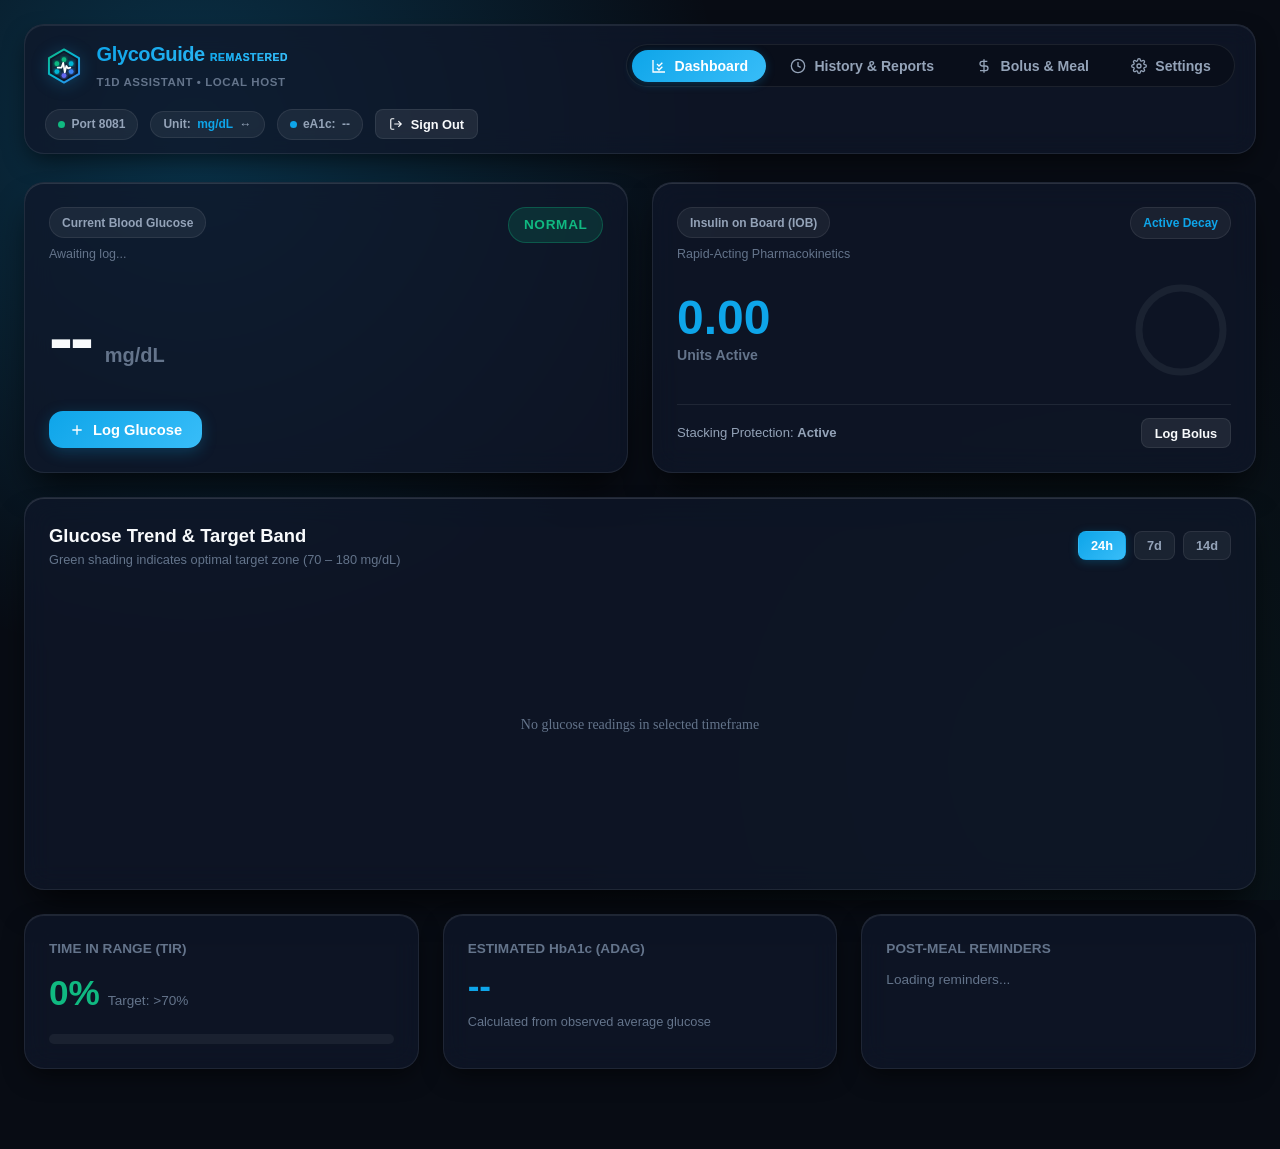
==== commit 0841c9eb: "added biometric authentication" ====
--- a/templates/index.html
+++ b/templates/index.html
@@ -611,10 +611,12 @@
           </h3>
           <div class="form-group">
             <label class="form-label">GitHub Repository URL</label>
-            <div style="display: flex; gap: 0.5rem;">
-              <input id="setGithubRepo" type="text" class="form-input" style="flex: 1;" placeholder="https://github.com/InfamousToken10729/Diabetes-Management-System-v2">
-              <button type="button" class="btn btn-secondary" onclick="app.checkForUpdates(true)">Check for Updates</button>
-            </div>
+            <div style="display: flex; gap: 0.5rem; flex-wrap: wrap;">
+              <input id="setGithubRepo" type="text" class="form-input" style="flex: 1; min-width: 240px;" placeholder="https://github.com/InfamousToken10729/Diabetes-Management-System---Glycoguide-remastered-">
+              <button type="button" class="btn btn-secondary" onclick="app.saveGithubRepo()">Save Repo</button>
+              <button type="button" class="btn btn-primary" onclick="app.checkForUpdates(true)">Check for Updates</button>
+            </div>
+            <div id="githubRepoStatusText" style="font-size: 0.78rem; color: var(--text-muted); margin-top: 0.45rem;"></div>
           </div>
 
           <!-- Master Password Security Section -->
@@ -635,6 +637,125 @@
             </a>
           </div>
 
+          <!-- Biometric Sign-In & Passkeys Section -->
+          <h3 style="font-size: 1.05rem; color: var(--accent-primary); border-bottom: 1px solid var(--border-subtle); padding-bottom: 0.4rem; margin: 1.75rem 0 1rem 0;">
+            Biometric Sign-In &amp; Passkeys
+          </h3>
+          <p style="font-size: 0.85rem; color: var(--text-secondary); margin-bottom: 1rem;">
+            Sign in instantly using your device's built-in biometric sensor (such as <b>Fingerprint</b>, <b>Face ID</b>, <b>Touch ID</b>, or <b>Windows Hello</b>) without typing your master password every time.
+          </p>
+
+          <div style="background: rgba(255, 255, 255, 0.02); border: 1px solid var(--border-subtle); border-radius: var(--radius-md); padding: 1.15rem; margin-bottom: 1.25rem;">
+            <div style="display: flex; justify-content: space-between; align-items: center; margin-bottom: 1rem; flex-wrap: wrap; gap: 0.75rem;">
+              <div>
+                <strong style="font-size: 0.95rem; color: var(--text-primary); display: block;">Registered Biometric Devices</strong>
+                <span id="biometricSupportBadge" style="font-size: 0.78rem; color: var(--text-muted);">Checking browser WebAuthn support...</span>
+              </div>
+              <button id="btnEnrollBiometric" type="button" class="btn btn-primary btn-sm" onclick="app.enrollBiometricDevice()">
+                <svg width="15" height="15" fill="none" stroke="currentColor" stroke-width="2" viewBox="0 0 24 24">
+                  <path d="M12 11c0 3.517-1.009 6.799-2.753 9.571m-3.44-2.04l.054-.09A13.916 13.916 0 008 11a4 4 0 118 0c0 1.017-.07 2.019-.203 3m-2.118 6.844A21.88 21.88 0 0015.171 17m3.839 1.132c.645-2.266.99-4.659.99-7.132A8 8 0 004.07 9"/>
+                </svg>
+                Enroll This Device
+              </button>
+            </div>
+
+            <div class="table-responsive" style="max-height: 220px; overflow-y: auto;">
+              <table class="data-table" style="font-size: 0.84rem;">
+                <thead>
+                  <tr>
+                    <th>Device / Passkey Name</th>
+                    <th>Enrolled (UTC)</th>
+                    <th>Last Used (UTC)</th>
+                    <th style="text-align: right;">Action</th>
+                  </tr>
+                </thead>
+                <tbody id="webauthnCredentialsTableBody">
+                  <tr><td colspan="4" style="text-align: center; color: var(--text-muted); padding: 1.25rem;">Loading biometric passkeys...</td></tr>
+                </tbody>
+              </table>
+            </div>
+          </div>
+
+          <!-- Data Backup & Restore Hub -->
+          <h3 style="font-size: 1.05rem; color: var(--accent-primary); border-bottom: 1px solid var(--border-subtle); padding-bottom: 0.4rem; margin: 1.75rem 0 1rem 0;">
+            Data Backup & Restore
+          </h3>
+          <p style="font-size: 0.85rem; color: var(--text-secondary); margin-bottom: 1.15rem;">
+            Protect your clinical history. You can save backups on the machine hosting the server (e.g. Raspberry Pi) or download them to this device, and restore from either source.
+          </p>
+
+          <!-- 1. Server Host Backups -->
+          <div style="background: rgba(255, 255, 255, 0.02); border: 1px solid var(--border-subtle); border-radius: var(--radius-md); padding: 1.15rem; margin-bottom: 1.25rem;">
+            <div style="display: flex; justify-content: space-between; align-items: center; margin-bottom: 0.85rem; flex-wrap: wrap; gap: 0.5rem;">
+              <div>
+                <strong style="font-size: 0.95rem; color: var(--text-primary); display: block;">Host Server Backups</strong>
+                <span style="font-size: 0.78rem; color: var(--text-muted);">Stored directly on the host machine in <code>backups/</code></span>
+              </div>
+              <div style="display: flex; gap: 0.5rem;">
+                <button type="button" class="btn btn-secondary btn-sm" onclick="app.fetchServerBackups()" title="Refresh server backups list">
+                  <svg width="13" height="13" fill="none" stroke="currentColor" stroke-width="2" viewBox="0 0 24 24"><path d="M23 4v6h-6M1 20v-6h6"/><path d="M3.51 9a9 9 0 0 1 14.85-3.36L23 10M1 14l4.64 4.36A9 9 0 0 0 20.49 15"/></svg>
+                  Refresh
+                </button>
+                <button type="button" class="btn btn-primary btn-sm" onclick="app.createServerBackup()">
+                  <svg width="13" height="13" fill="none" stroke="currentColor" stroke-width="2" viewBox="0 0 24 24"><path d="M19 21H5a2 2 0 0 1-2-2V5a2 2 0 0 1 2-2h11l5 5v11a2 2 0 0 1-2 2z"/><polyline points="17 21 17 13 7 13 7 21"/><polyline points="7 3 7 8 15 8"/></svg>
+                  Save Backup on Server
+                </button>
+              </div>
+            </div>
+
+            <!-- Server Backups Table -->
+            <div class="table-responsive" style="max-height: 240px; overflow-y: auto;">
+              <table class="data-table" style="font-size: 0.84rem;">
+                <thead>
+                  <tr>
+                    <th>Filename</th>
+                    <th>Type</th>
+                    <th>Size</th>
+                    <th>Created (UTC)</th>
+                    <th style="text-align: right;">Actions</th>
+                  </tr>
+                </thead>
+                <tbody id="serverBackupsTableBody">
+                  <tr><td colspan="5" style="text-align: center; color: var(--text-muted); padding: 1.25rem;">Loading server backups...</td></tr>
+                </tbody>
+              </table>
+            </div>
+          </div>
+
+          <!-- 2. Client Device (Browser Download & Upload) -->
+          <div class="grid-cols-2" style="gap: 1rem; margin-bottom: 1.5rem;">
+            <!-- Download to Device -->
+            <div style="background: rgba(255, 255, 255, 0.02); border: 1px solid var(--border-subtle); border-radius: var(--radius-md); padding: 1.15rem; display: flex; flex-direction: column; justify-content: space-between;">
+              <div>
+                <strong style="font-size: 0.95rem; color: var(--text-primary); display: block; margin-bottom: 0.35rem;">Download to This Device</strong>
+                <p style="font-size: 0.8rem; color: var(--text-secondary); line-height: 1.4; margin-bottom: 1rem;">
+                  Export an immediate, hot snapshot of your entire database directly to your phone, tablet, or PC browser downloads.
+                </p>
+              </div>
+              <button type="button" class="btn btn-secondary" style="width: 100%; display: flex; align-items: center; justify-content: center; gap: 0.5rem;" onclick="app.downloadLiveBackup()">
+                <svg width="15" height="15" fill="none" stroke="currentColor" stroke-width="2" viewBox="0 0 24 24"><path d="M21 15v4a2 2 0 0 1-2 2H5a2 2 0 0 1-2-2v-4"/><polyline points="7 10 12 15 17 10"/><line x1="12" y1="15" x2="12" y2="3"/></svg>
+                Download Live Database (.db)
+              </button>
+            </div>
+
+            <!-- Restore from Device Upload -->
+            <div style="background: rgba(255, 255, 255, 0.02); border: 1px solid var(--border-subtle); border-radius: var(--radius-md); padding: 1.15rem; display: flex; flex-direction: column; justify-content: space-between;">
+              <div>
+                <strong style="font-size: 0.95rem; color: var(--text-primary); display: block; margin-bottom: 0.35rem;">Restore from This Device</strong>
+                <p style="font-size: 0.8rem; color: var(--text-secondary); line-height: 1.4; margin-bottom: 0.75rem;">
+                  Upload a <code>.db</code> backup file from this computer or phone to restore all clinical logs and settings.
+                </p>
+                <div class="form-group" style="margin-bottom: 0.85rem;">
+                  <input id="backupFileInput" type="file" accept=".db,.sqlite,.sqlite3" class="form-input" style="padding: 0.45rem; font-size: 0.82rem;" onchange="app.onBackupFileSelected(this)">
+                </div>
+              </div>
+              <button id="btnUploadRestore" type="button" class="btn btn-secondary" style="width: 100%; display: flex; align-items: center; justify-content: center; gap: 0.5rem;" disabled onclick="app.openRestoreUploadModal()">
+                <svg width="15" height="15" fill="none" stroke="currentColor" stroke-width="2" viewBox="0 0 24 24"><path d="M21 15v4a2 2 0 0 1-2 2H5a2 2 0 0 1-2-2v-4"/><polyline points="17 8 12 3 7 8"/><line x1="12" y1="3" x2="12" y2="15"/></svg>
+                Upload & Restore Backup
+              </button>
+            </div>
+          </div>
+
           <!-- Danger Zone: Wipe Clinical Data & Delete Account -->
           <div style="margin-top: 2.5rem; border-top: 1px solid var(--border-subtle); padding-top: 1.5rem;">
             <h4 style="color: var(--color-hypo); font-size: 0.95rem; margin-bottom: 0.4rem;">Danger Zone: Wipe Local Clinical Data</h4>
@@ -987,6 +1108,155 @@
         <div style="display: flex; gap: 0.75rem; margin-top: 1rem;">
           <button type="button" class="btn btn-secondary" style="flex: 1;" onclick="app.closeModal('wipeDataModal')">Cancel</button>
           <button type="submit" class="btn btn-danger" style="flex: 1;">Confirm & Wipe Data</button>
+        </div>
+      </form>
+    </div>
+  </div>
+
+  <!-- Modal: Restore Server Host Backup -->
+  <div id="restoreServerModal" class="modal-overlay subtle-blur">
+    <div class="modal-card" style="border-color: rgba(14, 165, 233, 0.6); max-width: 500px;">
+      <button class="modal-close-btn" onclick="app.closeModal('restoreServerModal')">&times;</button>
+      
+      <div style="text-align: center; margin-bottom: 1.25rem;">
+        <span class="pill" style="color: var(--accent-primary); border-color: rgba(14, 165, 233, 0.4);">DATABASE RESTORE</span>
+        <h3 style="font-size: 1.3rem; font-weight: 700; color: #ffffff; margin-top: 0.5rem;">Restore Server Backup</h3>
+      </div>
+
+      <div style="background: rgba(14, 165, 233, 0.08); border: 1px solid var(--border-highlight); border-radius: var(--radius-md); padding: 1rem; margin-bottom: 1.15rem; font-size: 0.85rem; color: var(--text-secondary); line-height: 1.45;">
+        <div><b>Backup File:</b> <code id="restoreServerFileName" style="color: var(--accent-primary);">--</code></div>
+        <div id="restoreServerMetaRow" style="margin-top: 0.35rem; font-size: 0.78rem; color: var(--text-muted);"></div>
+        <div style="margin-top: 0.65rem; color: #fbbf24; font-size: 0.82rem;">
+          ⚠️ <b>Note:</b> Restoring will replace your current medical history with this backup. An automatic safety snapshot will be created on the server host first.
+        </div>
+      </div>
+
+      <div id="restoreServerErrorBanner" style="display: none; background: rgba(239, 68, 68, 0.2); border: 1px solid #ef4444; border-radius: var(--radius-sm); padding: 0.75rem; color: #fca5a5; font-size: 0.85rem; margin-bottom: 1rem;"></div>
+
+      <form onsubmit="event.preventDefault(); app.executeRestoreServer();">
+        <div class="form-group" id="restoreServerPasswordGroup">
+          <label class="form-label">To proceed, enter your Master Password:</label>
+          <div class="password-input-wrap">
+            <input id="restoreServerPasswordInput" type="password" class="form-input" placeholder="Master password..." required autofocus>
+            <button type="button" class="password-toggle-btn" onclick="app.togglePasswordVisibility('restoreServerPasswordInput', this)" title="Show / Hide password">
+              <svg width="18" height="18" fill="none" stroke="currentColor" stroke-width="2" viewBox="0 0 24 24"><path d="M1 12s4-8 11-8 11 8 11 8-4 8-11 8-11-8-11-8z"/><circle cx="12" cy="12" r="3"/></svg>
+            </button>
+          </div>
+        </div>
+
+        <div style="display: flex; gap: 0.75rem; margin-top: 1.25rem;">
+          <button type="button" class="btn btn-secondary" style="flex: 1;" onclick="app.closeModal('restoreServerModal')">Cancel</button>
+          <button id="btnConfirmRestoreServer" type="submit" class="btn btn-primary" style="flex: 1.5;">Confirm & Restore</button>
+        </div>
+      </form>
+    </div>
+  </div>
+
+  <!-- Modal: Restore Uploaded Client Backup -->
+  <div id="restoreUploadModal" class="modal-overlay subtle-blur">
+    <div class="modal-card" style="border-color: rgba(16, 185, 129, 0.6); max-width: 500px;">
+      <button class="modal-close-btn" onclick="app.closeModal('restoreUploadModal')">&times;</button>
+      
+      <div style="text-align: center; margin-bottom: 1.25rem;">
+        <span class="pill" style="color: var(--color-target); border-color: rgba(16, 185, 129, 0.4);">DEVICE BACKUP RESTORE</span>
+        <h3 style="font-size: 1.3rem; font-weight: 700; color: #ffffff; margin-top: 0.5rem;">Restore Uploaded Backup</h3>
+      </div>
+
+      <div style="background: rgba(16, 185, 129, 0.08); border: 1px solid rgba(16, 185, 129, 0.3); border-radius: var(--radius-md); padding: 1rem; margin-bottom: 1.15rem; font-size: 0.85rem; color: var(--text-secondary); line-height: 1.45;">
+        <div><b>File to Upload:</b> <code id="restoreUploadFileName" style="color: var(--color-target);">--</code></div>
+        <div id="restoreUploadMetaRow" style="margin-top: 0.35rem; font-size: 0.78rem; color: var(--text-muted);"></div>
+        <div style="margin-top: 0.65rem; color: #fbbf24; font-size: 0.82rem;">
+          ⚠️ <b>Note:</b> The server will validate this file and replace your current database with it. A safety snapshot will be taken on the server host first.
+        </div>
+      </div>
+
+      <div id="restoreUploadErrorBanner" style="display: none; background: rgba(239, 68, 68, 0.2); border: 1px solid #ef4444; border-radius: var(--radius-sm); padding: 0.75rem; color: #fca5a5; font-size: 0.85rem; margin-bottom: 1rem;"></div>
+
+      <form onsubmit="event.preventDefault(); app.executeRestoreUpload();">
+        <div class="form-group" id="restoreUploadPasswordGroup">
+          <label class="form-label">To proceed, enter your Master Password:</label>
+          <div class="password-input-wrap">
+            <input id="restoreUploadPasswordInput" type="password" class="form-input" placeholder="Master password..." required autofocus>
+            <button type="button" class="password-toggle-btn" onclick="app.togglePasswordVisibility('restoreUploadPasswordInput', this)" title="Show / Hide password">
+              <svg width="18" height="18" fill="none" stroke="currentColor" stroke-width="2" viewBox="0 0 24 24"><path d="M1 12s4-8 11-8 11 8 11 8-4 8-11 8-11-8-11-8z"/><circle cx="12" cy="12" r="3"/></svg>
+            </button>
+          </div>
+        </div>
+
+        <div style="display: flex; gap: 0.75rem; margin-top: 1.25rem;">
+          <button type="button" class="btn btn-secondary" style="flex: 1;" onclick="app.closeModal('restoreUploadModal')">Cancel</button>
+          <button id="btnConfirmRestoreUpload" type="submit" class="btn btn-primary" style="flex: 1.5;">Confirm & Restore</button>
+        </div>
+      </form>
+    </div>
+  </div>
+
+  <!-- Modal: Delete Server Backup -->
+  <div id="deleteBackupModal" class="modal-overlay subtle-blur">
+    <div class="modal-card" style="border-color: rgba(239, 68, 68, 0.6); max-width: 480px;">
+      <button class="modal-close-btn" onclick="app.closeModal('deleteBackupModal')">&times;</button>
+      
+      <div style="text-align: center; margin-bottom: 1.25rem;">
+        <span class="pill" style="color: var(--color-hypo); border-color: rgba(239, 68, 68, 0.4);">DELETE BACKUP</span>
+        <h3 style="font-size: 1.3rem; font-weight: 700; color: #ffffff; margin-top: 0.5rem;">Delete Server Backup</h3>
+      </div>
+
+      <div style="background: rgba(239, 68, 68, 0.1); border: 1px solid rgba(239, 68, 68, 0.3); border-radius: var(--radius-md); padding: 1rem; margin-bottom: 1.15rem; font-size: 0.85rem; color: #fca5a5; line-height: 1.45;">
+        Are you sure you want to permanently delete backup <code id="deleteBackupFileName" style="color: #ffffff;">--</code> from the host server?
+      </div>
+
+      <div id="deleteBackupErrorBanner" style="display: none; background: rgba(239, 68, 68, 0.2); border: 1px solid #ef4444; border-radius: var(--radius-sm); padding: 0.75rem; color: #fca5a5; font-size: 0.85rem; margin-bottom: 1rem;"></div>
+
+      <form onsubmit="event.preventDefault(); app.executeDeleteBackup();">
+        <div class="form-group" id="deleteBackupPasswordGroup">
+          <label class="form-label">Master Password (if required):</label>
+          <div class="password-input-wrap">
+            <input id="deleteBackupPasswordInput" type="password" class="form-input" placeholder="Master password...">
+            <button type="button" class="password-toggle-btn" onclick="app.togglePasswordVisibility('deleteBackupPasswordInput', this)" title="Show / Hide password">
+              <svg width="18" height="18" fill="none" stroke="currentColor" stroke-width="2" viewBox="0 0 24 24"><path d="M1 12s4-8 11-8 11 8 11 8-4 8-11 8-11-8-11-8z"/><circle cx="12" cy="12" r="3"/></svg>
+            </button>
+          </div>
+        </div>
+
+        <div style="display: flex; gap: 0.75rem; margin-top: 1.25rem;">
+          <button type="button" class="btn btn-secondary" style="flex: 1;" onclick="app.closeModal('deleteBackupModal')">Cancel</button>
+          <button id="btnConfirmDeleteBackup" type="submit" class="btn btn-danger" style="flex: 1.5;">Delete Backup</button>
+        </div>
+      </form>
+    </div>
+  </div>
+
+  <!-- Modal: Delete Biometric Passkey -->
+  <div id="deletePasskeyModal" class="modal-overlay subtle-blur">
+    <div class="modal-card" style="border-color: rgba(239, 68, 68, 0.6); max-width: 480px;">
+      <button class="modal-close-btn" onclick="app.closeModal('deletePasskeyModal')">&times;</button>
+      
+      <div style="text-align: center; margin-bottom: 1.25rem;">
+        <span class="pill" style="color: var(--color-hypo); border-color: rgba(239, 68, 68, 0.4);">REMOVE PASSKEY</span>
+        <h3 style="font-size: 1.3rem; font-weight: 700; color: #ffffff; margin-top: 0.5rem;">Remove Biometric Device</h3>
+      </div>
+
+      <div style="background: rgba(239, 68, 68, 0.1); border: 1px solid rgba(239, 68, 68, 0.3); border-radius: var(--radius-md); padding: 1rem; margin-bottom: 1.15rem; font-size: 0.85rem; color: #fca5a5; line-height: 1.45;">
+        Are you sure you want to remove biometric passkey <code id="deletePasskeyDeviceName" style="color: #ffffff;">--</code>? This device will no longer be able to sign in via biometric scan until re-enrolled.
+      </div>
+
+      <div id="deletePasskeyErrorBanner" style="display: none; background: rgba(239, 68, 68, 0.2); border: 1px solid #ef4444; border-radius: var(--radius-sm); padding: 0.75rem; color: #fca5a5; font-size: 0.85rem; margin-bottom: 1rem;"></div>
+
+      <form onsubmit="event.preventDefault(); app.executeDeletePasskey();">
+        <input type="hidden" id="deletePasskeyCredentialId">
+        <div class="form-group" id="deletePasskeyPasswordGroup">
+          <label class="form-label">Master Password (if configured):</label>
+          <div class="password-input-wrap">
+            <input id="deletePasskeyPasswordInput" type="password" class="form-input" placeholder="Master password...">
+            <button type="button" class="password-toggle-btn" onclick="app.togglePasswordVisibility('deletePasskeyPasswordInput', this)" title="Show / Hide password">
+              <svg width="18" height="18" fill="none" stroke="currentColor" stroke-width="2" viewBox="0 0 24 24"><path d="M1 12s4-8 11-8 11 8 11 8-4 8-11 8-11-8-11-8z"/><circle cx="12" cy="12" r="3"/></svg>
+            </button>
+          </div>
+        </div>
+
+        <div style="display: flex; gap: 0.75rem; margin-top: 1.25rem;">
+          <button type="button" class="btn btn-secondary" style="flex: 1;" onclick="app.closeModal('deletePasskeyModal')">Cancel</button>
+          <button id="btnConfirmDeletePasskey" type="submit" class="btn btn-danger" style="flex: 1.5;">Remove Passkey</button>
         </div>
       </form>
     </div>
